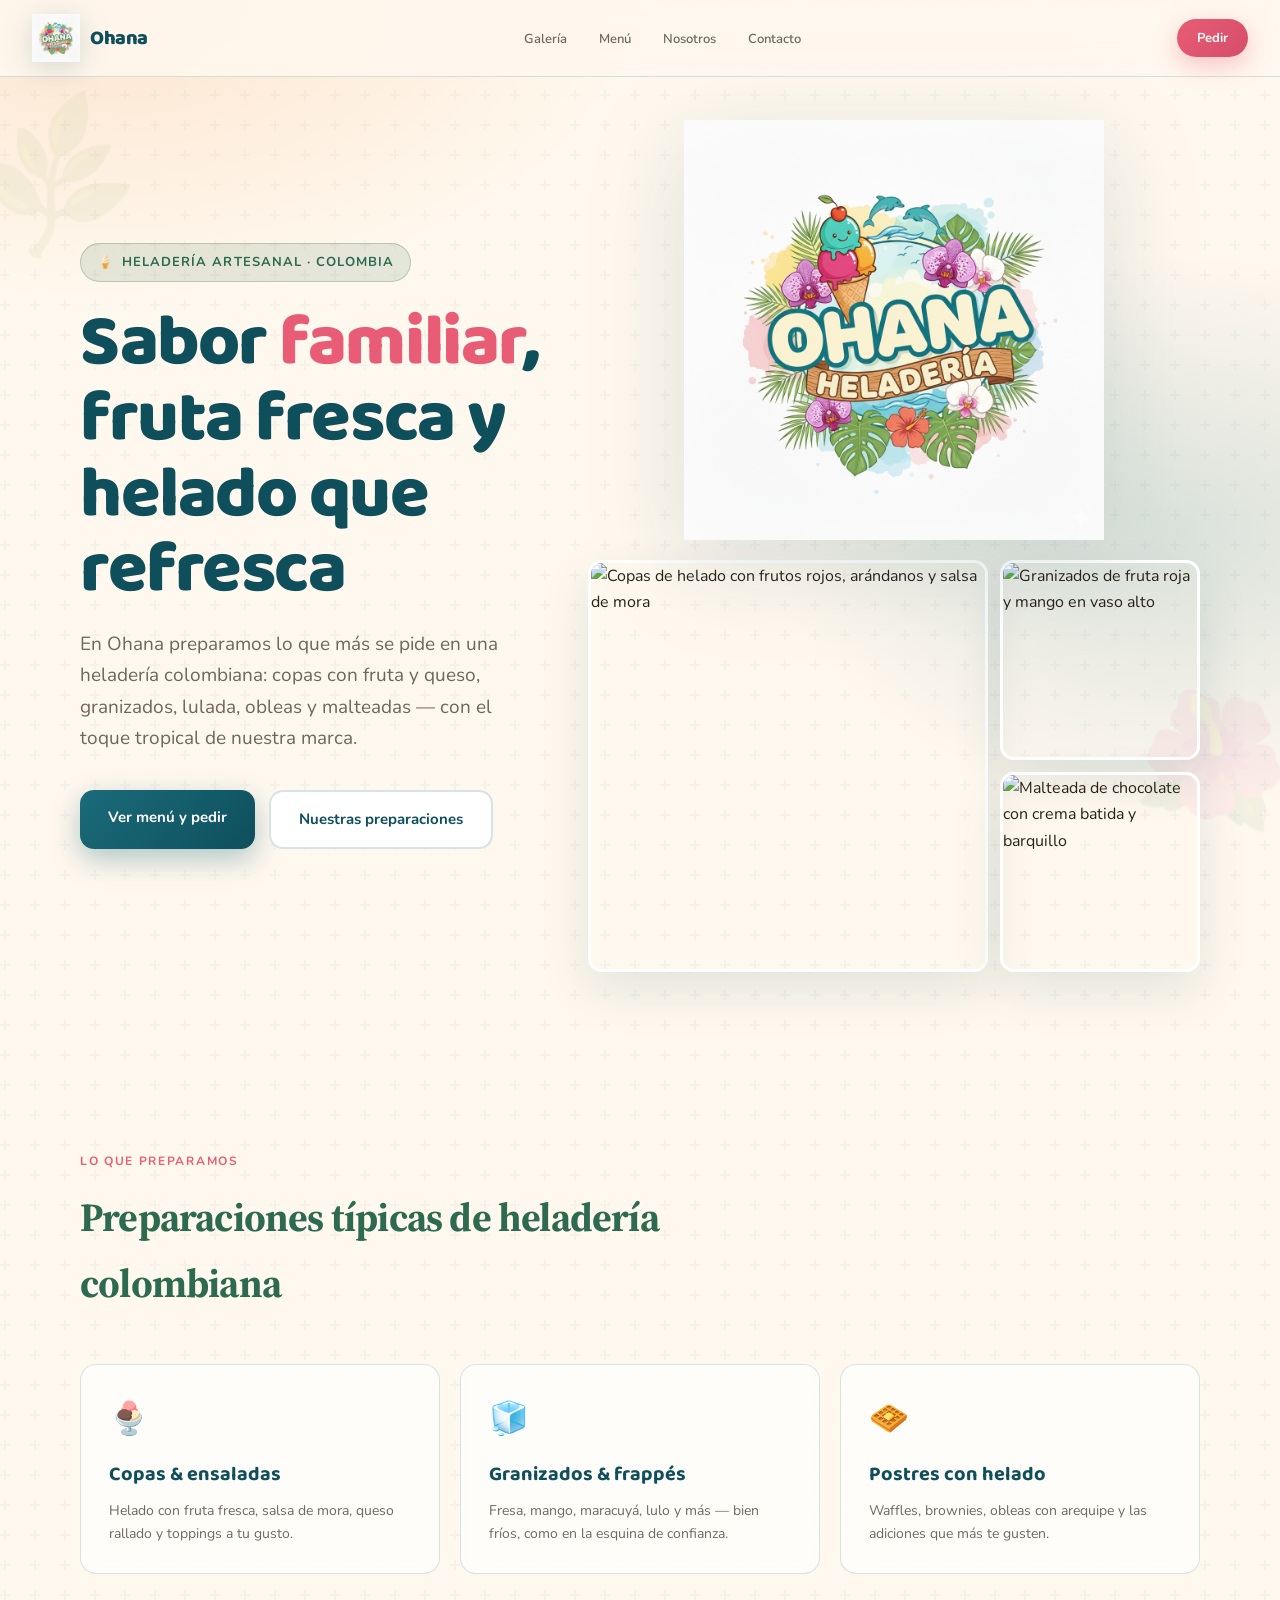
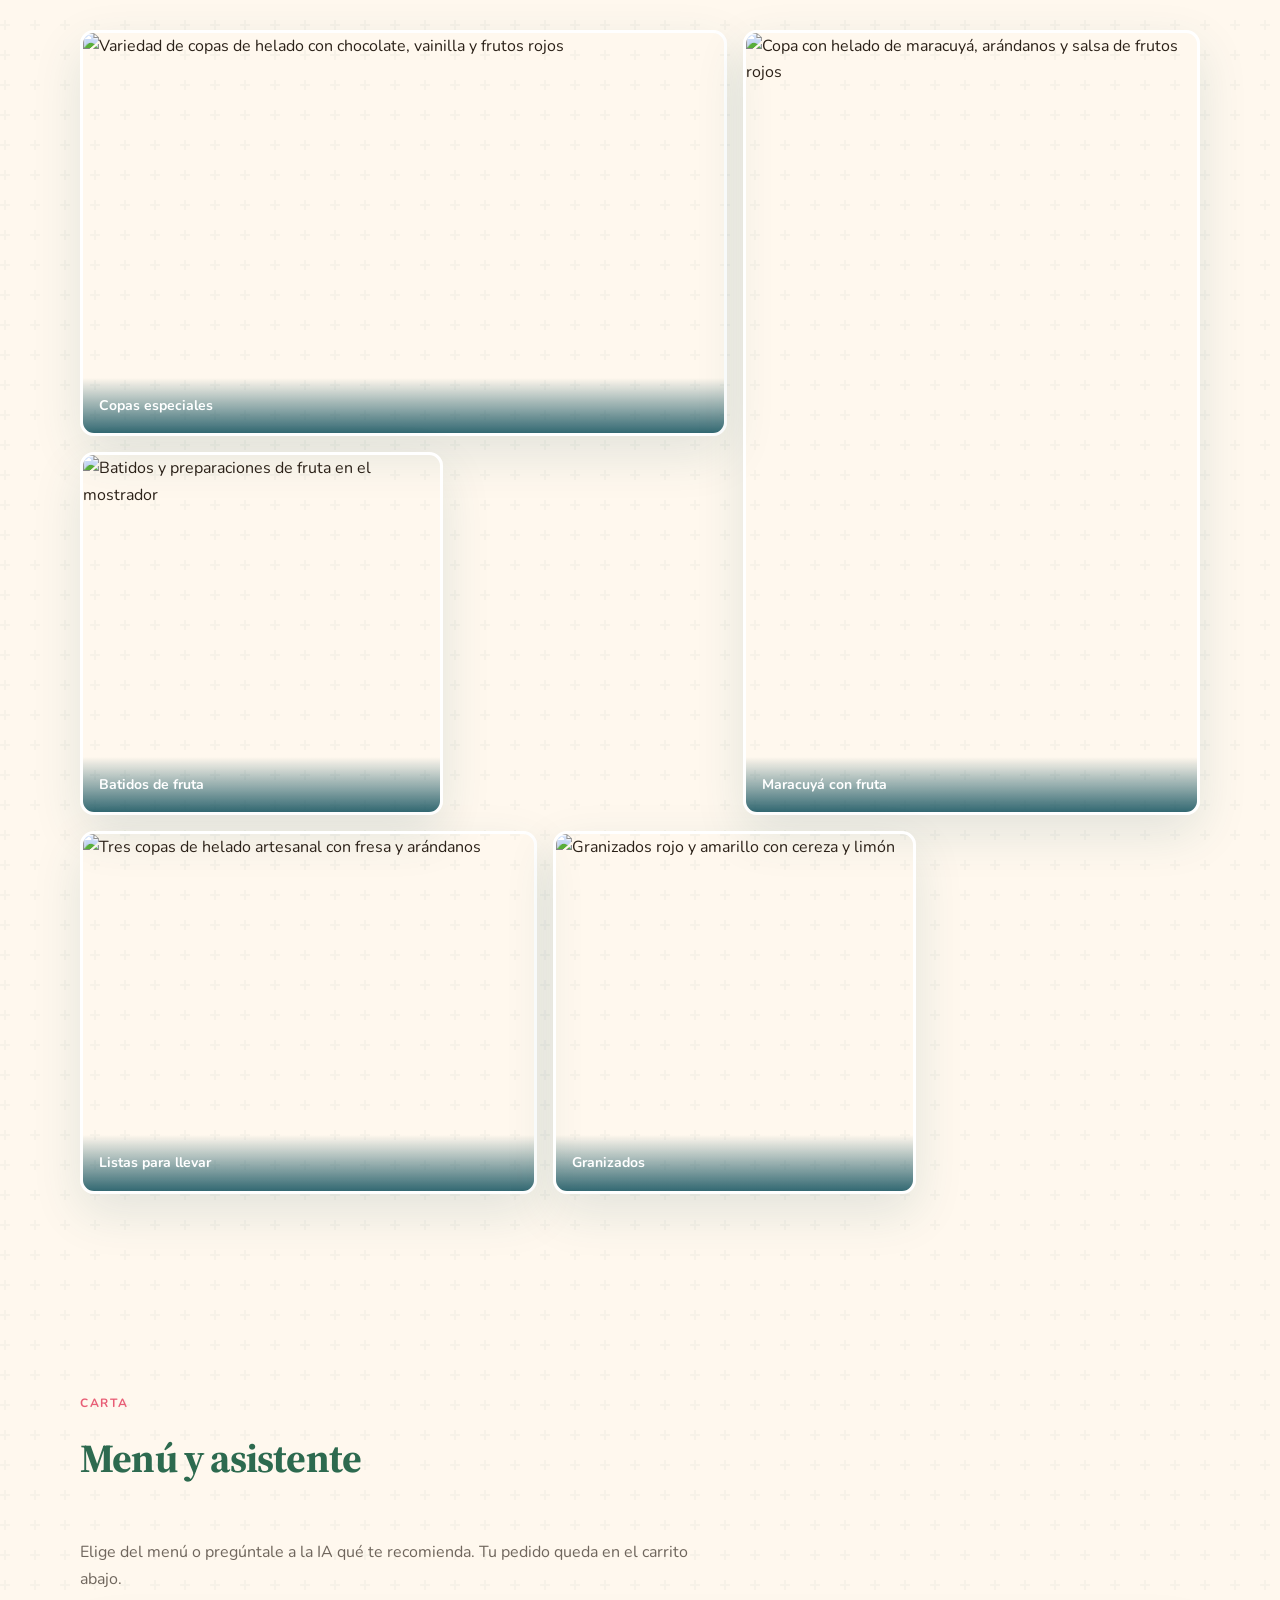
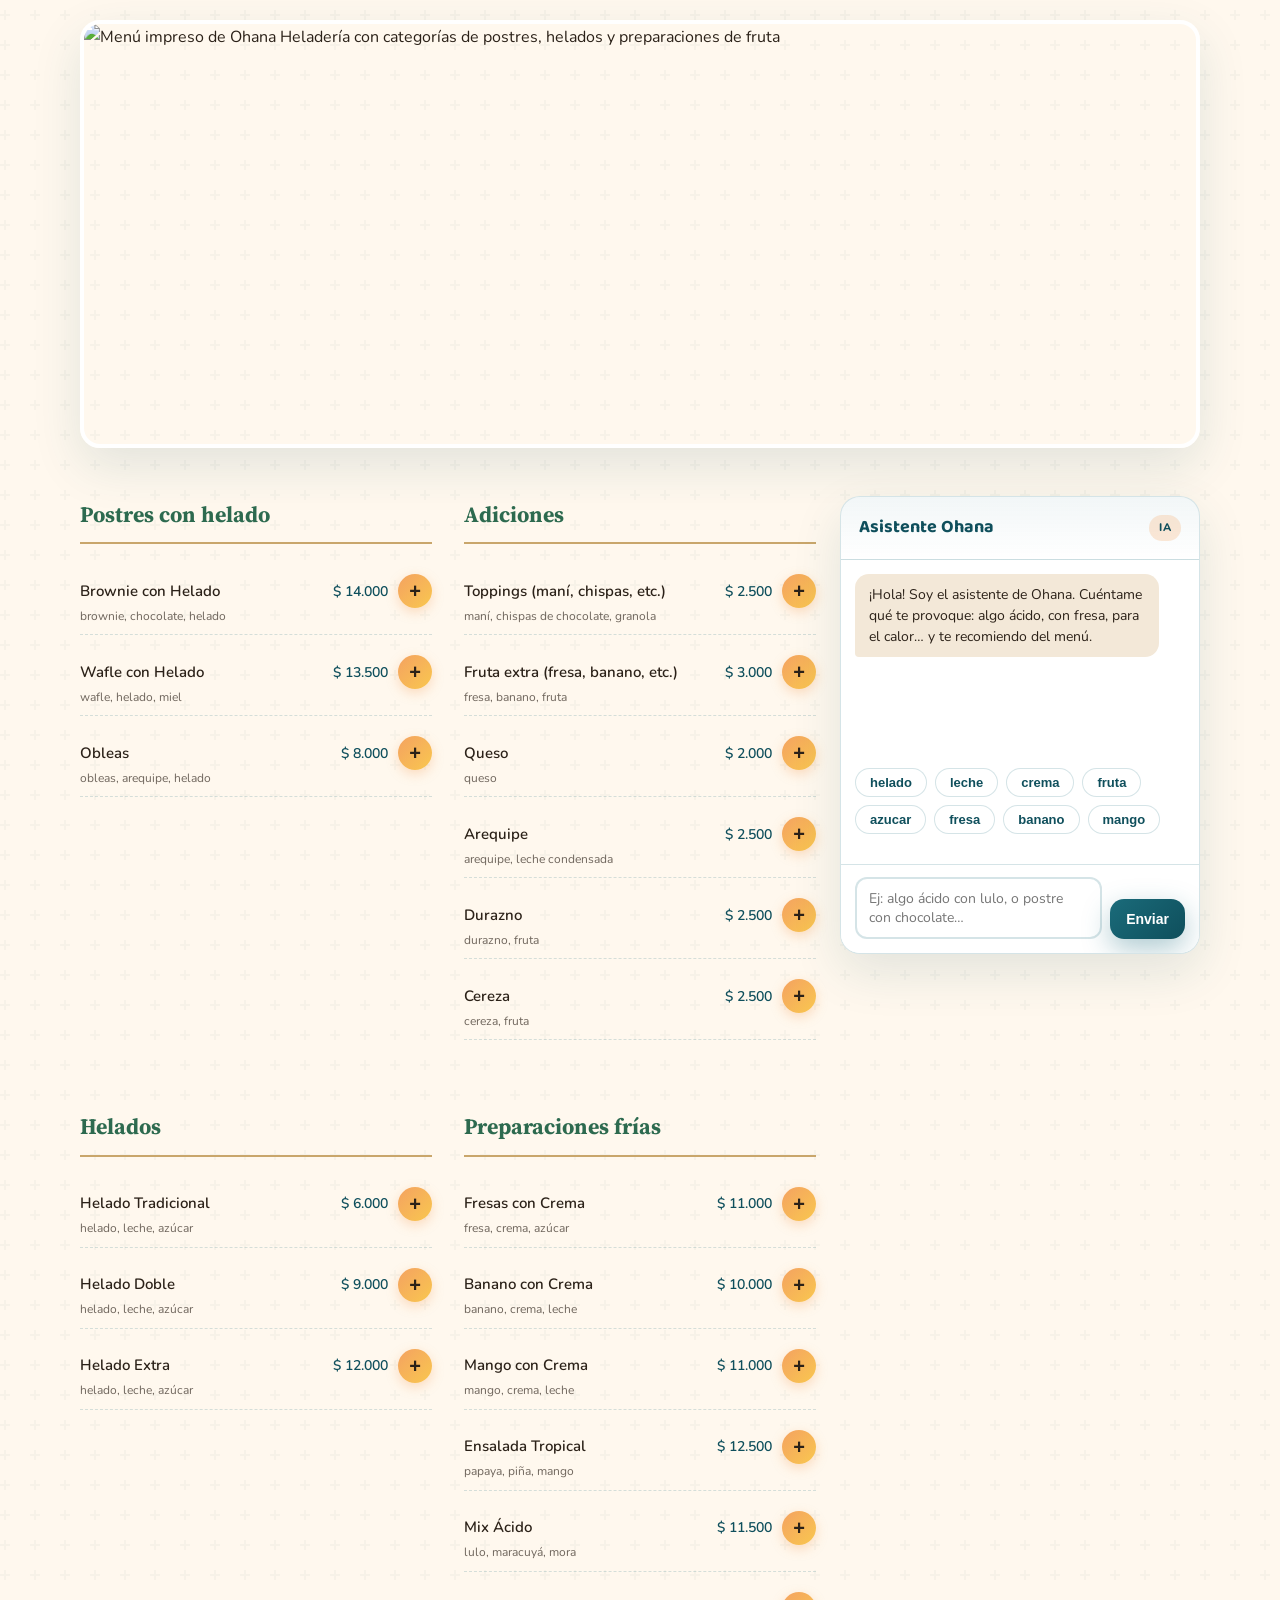
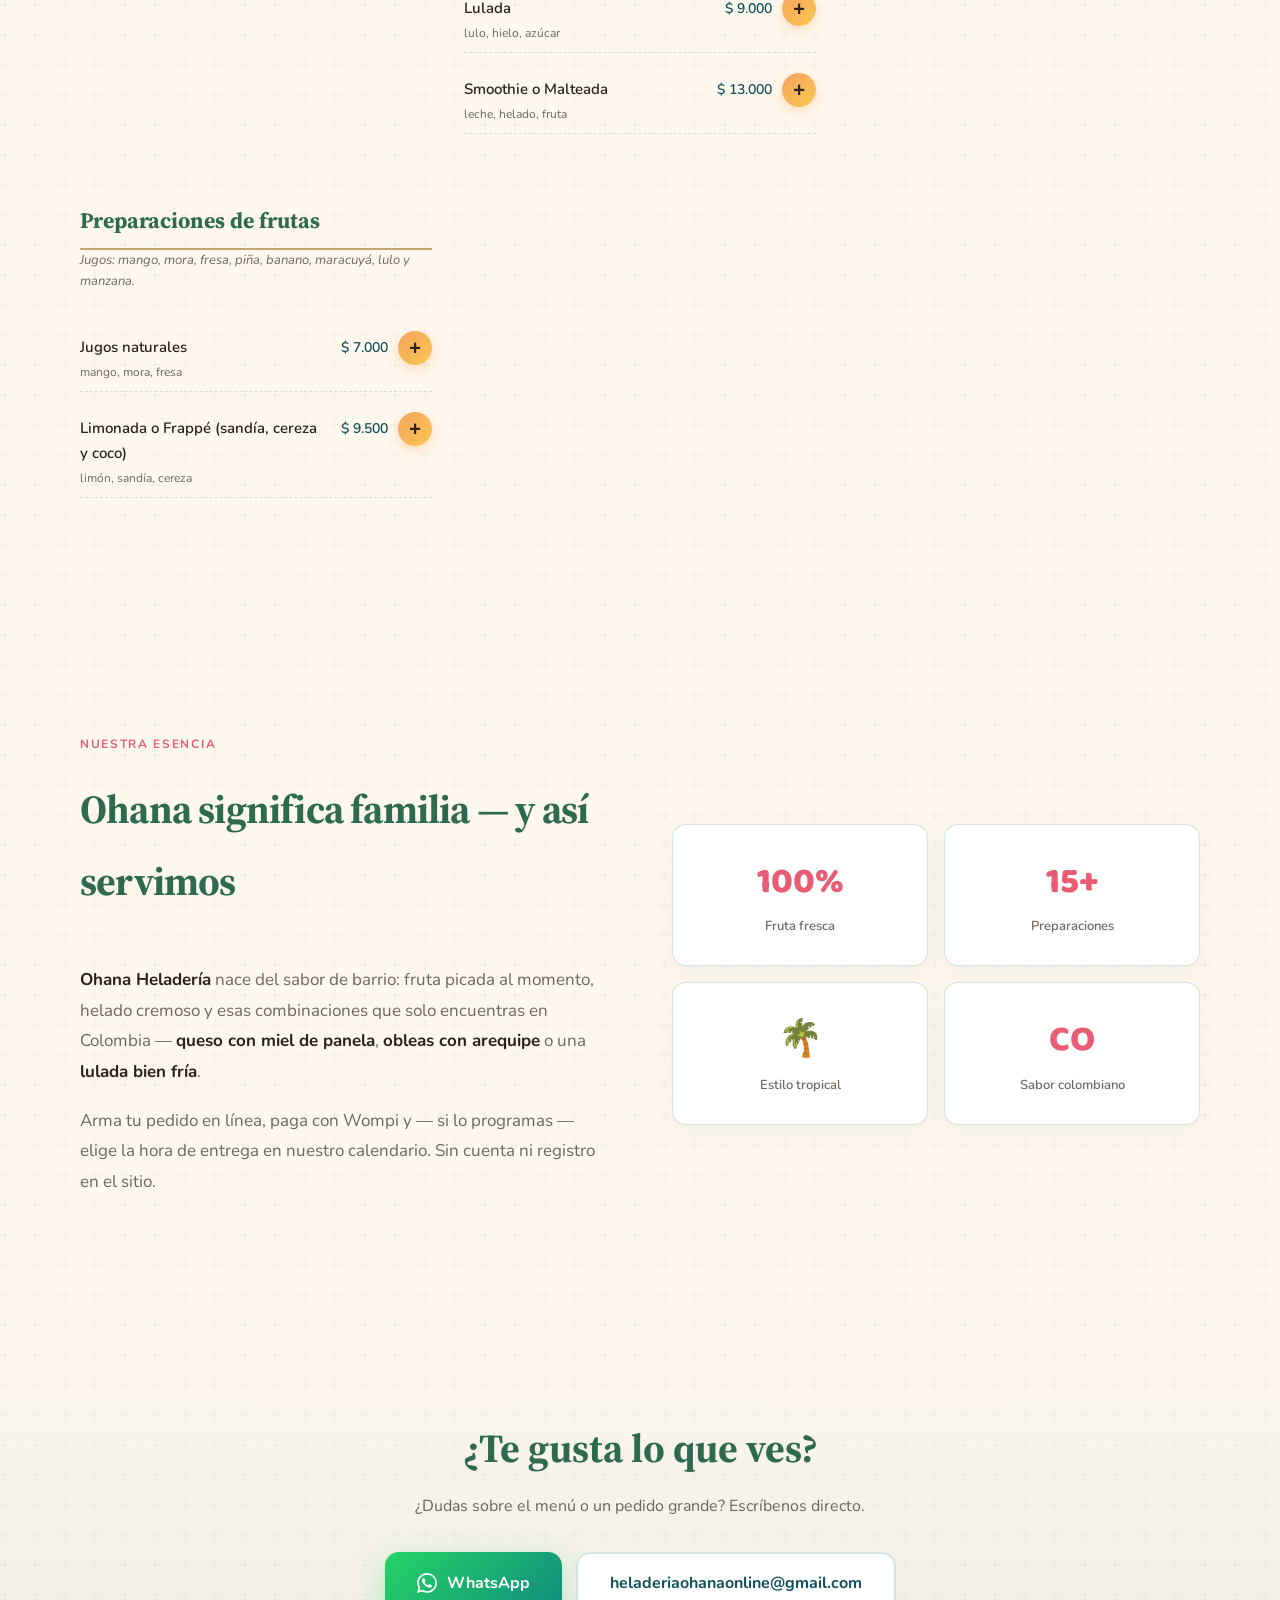
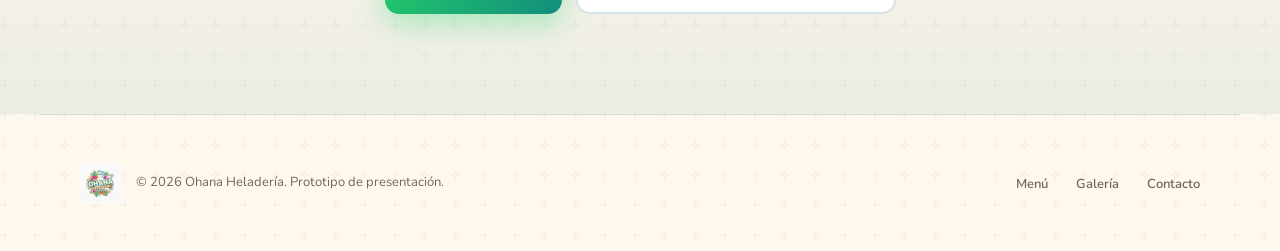
==== index.html @ acb22e6f "Reorganize layout and add Gemini chat assistant" ====
<!DOCTYPE html>
<html lang="es">
<head>
  <meta charset="UTF-8">
  <meta name="viewport" content="width=device-width, initial-scale=1.0">
  <title>Ohana Heladería — Helados, frutas y postres colombianos</title>
  <meta name="description" content="Ohana Heladería: helados artesanales, copas con fruta, granizados, lulada, obleas y postres típicos colombianos. Sabor tropical, recetas de familia.">
  <link rel="canonical" href="https://ohana.rekov.co/">
  <link rel="icon" href="./logo.png" type="image/png">
  <link rel="apple-touch-icon" href="./logo.png">

  <meta name="robots" content="index,follow,max-snippet:-1,max-image-preview:large,max-video-preview:-1">
  <meta name="theme-color" content="#1a6b7a">
  <meta name="keywords" content="heladería colombiana, helados artesanales, copa de helado, granizados, lulada, obleas, fresas con crema, salpicón, frutería">

  <meta property="og:type" content="website">
  <meta property="og:site_name" content="Ohana Heladería">
  <meta property="og:title" content="Ohana Heladería — Helados y postres colombianos">
  <meta property="og:description" content="Helados, copas con fruta, granizados y preparaciones frías con sabor tropical. Prototipo de menú para presentación.">
  <meta property="og:url" content="https://ohana.rekov.co/">
  <meta property="og:image" content="https://ohana.rekov.co/logo.png">
  <meta property="og:locale" content="es_CO">

  <meta name="twitter:card" content="summary_large_image">
  <meta name="twitter:title" content="Ohana Heladería — Helados colombianos">
  <meta name="twitter:description" content="Copas de helado, granizados, lulada, obleas y postres con fruta fresca.">
  <meta name="twitter:image" content="https://ohana.rekov.co/logo.png">

  <link rel="stylesheet" href="./style.css">

  <script type="application/ld+json">
    {
      "@context": "https://schema.org",
      "@type": "IceCreamShop",
      "name": "Ohana Heladería",
      "description": "Heladería colombiana con helados artesanales, copas con fruta, granizados y preparaciones frías.",
      "url": "https://ohana.rekov.co/",
      "image": "https://ohana.rekov.co/logo.png",
      "servesCuisine": "Colombian",
      "priceRange": "$$",
      "address": {
        "@type": "PostalAddress",
        "addressCountry": "CO"
      },
      "hasMenu": {
        "@type": "Menu",
        "name": "Menú Ohana",
        "hasMenuSection": [
          {
            "@type": "MenuSection",
            "name": "Helados",
            "hasMenuItem": [
              { "@type": "MenuItem", "name": "Helado Tradicional" },
              { "@type": "MenuItem", "name": "Helado Doble" },
              { "@type": "MenuItem", "name": "Helado Extra" }
            ]
          },
          {
            "@type": "MenuSection",
            "name": "Postres con helado",
            "hasMenuItem": [
              { "@type": "MenuItem", "name": "Brownie con Helado" },
              { "@type": "MenuItem", "name": "Wafle con Helado" },
              { "@type": "MenuItem", "name": "Obleas" }
            ]
          },
          {
            "@type": "MenuSection",
            "name": "Preparaciones frías",
            "hasMenuItem": [
              { "@type": "MenuItem", "name": "Fresas con Crema" },
              { "@type": "MenuItem", "name": "Lulada" },
              { "@type": "MenuItem", "name": "Ensalada Tropical" }
            ]
          }
        ]
      }
    }
  </script>
</head>
<body>

  <div class="leaf-deco leaf-deco--tl" aria-hidden="true">🌿</div>
  <div class="leaf-deco leaf-deco--br" aria-hidden="true">🌺</div>

  <nav aria-label="Navegación principal">
    <a href="#" class="logo">
      <img class="logo-mark" src="./logo.png" alt="Logo Ohana Heladería tropical con cono de helado">
      Ohana
    </a>
    <ul class="nav-links">
      <li><a href="#galeria">Galería</a></li>
      <li><a href="#menu">Menú</a></li>
      <li><a href="#nosotros">Nosotros</a></li>
      <li><a href="#contacto">Contacto</a></li>
    </ul>
    <button type="button" class="nav-cta" data-open-cart>Pedir</button>
  </nav>

  <main>
    <section class="hero" aria-labelledby="hero-title">
      <div class="hero-content">
        <p class="hero-badge">
          <span aria-hidden="true">🍦</span>
          Heladería artesanal · Colombia
        </p>
        <h1 id="hero-title">Sabor <span>familiar</span>, fruta fresca y helado que refresca</h1>
        <p class="hero-sub">
          En Ohana preparamos lo que más se pide en una heladería colombiana:
          copas con fruta y queso, granizados, lulada, obleas y malteadas —
          con el toque tropical de nuestra marca.
        </p>
        <div class="hero-actions">
          <a href="#menu" class="btn-primary">Ver menú y pedir</a>
          <a href="#galeria" class="btn-outline">Nuestras preparaciones</a>
        </div>
      </div>

      <div class="hero-visual">
        <img class="hero-logo" src="./logo.png" width="420" height="420" alt="Ohana Heladería — logo con cono de helado, flores tropicales y delfines">
        <div class="hero-collage">
          <img src="./assets/copas-helado.png" width="400" height="400" alt="Copas de helado con frutos rojos, arándanos y salsa de mora" loading="eager">
          <img src="./assets/granizados.png" width="200" height="200" alt="Granizados de fruta roja y mango en vaso alto" loading="lazy">
          <img src="./assets/malteada-chocolate.png" width="200" height="200" alt="Malteada de chocolate con crema batida y barquillo" loading="lazy">
        </div>
      </div>
    </section>

    <section class="section-wrap" id="galeria" aria-labelledby="galeria-title">
      <p class="section-label">Lo que preparamos</p>
      <h2 class="section-title" id="galeria-title">Preparaciones típicas de heladería colombiana</h2>

      <div class="highlights">
        <article class="highlight-card">
          <div class="highlight-emoji" aria-hidden="true">🍨</div>
          <h3>Copas &amp; ensaladas</h3>
          <p>Helado con fruta fresca, salsa de mora, queso rallado y toppings a tu gusto.</p>
        </article>
        <article class="highlight-card">
          <div class="highlight-emoji" aria-hidden="true">🧊</div>
          <h3>Granizados &amp; frappés</h3>
          <p>Fresa, mango, maracuyá, lulo y más — bien fríos, como en la esquina de confianza.</p>
        </article>
        <article class="highlight-card">
          <div class="highlight-emoji" aria-hidden="true">🧇</div>
          <h3>Postres con helado</h3>
          <p>Waffles, brownies, obleas con arequipe y las adiciones que más te gusten.</p>
        </article>
      </div>

      <div class="gallery-grid">
        <figure class="gallery-item gallery-item--wide">
          <img src="./assets/copas-variedad.png" width="800" height="500" alt="Variedad de copas de helado con chocolate, vainilla y frutos rojos" loading="lazy">
          <figcaption class="gallery-caption">Copas especiales</figcaption>
        </figure>
        <figure class="gallery-item gallery-item--tall">
          <img src="./assets/copa-maracuya.png" width="500" height="700" alt="Copa con helado de maracuyá, arándanos y salsa de frutos rojos" loading="lazy">
          <figcaption class="gallery-caption">Maracuyá con fruta</figcaption>
        </figure>
        <figure class="gallery-item gallery-item--sq">
          <img src="./assets/batidos.png" width="400" height="400" alt="Batidos y preparaciones de fruta en el mostrador" loading="lazy">
          <figcaption class="gallery-caption">Batidos de fruta</figcaption>
        </figure>
        <figure class="gallery-item gallery-item--med">
          <img src="./assets/copas-tres.png" width="600" height="400" alt="Tres copas de helado artesanal con fresa y arándanos" loading="lazy">
          <figcaption class="gallery-caption">Listas para llevar</figcaption>
        </figure>
        <figure class="gallery-item gallery-item--sq">
          <img src="./assets/granizados.png" width="400" height="400" alt="Granizados rojo y amarillo con cereza y limón" loading="lazy">
          <figcaption class="gallery-caption">Granizados</figcaption>
        </figure>
      </div>
    </section>

    <section class="section-wrap menu-section" id="menu" aria-labelledby="menu-title">
      <p class="section-label">Carta</p>
      <h2 class="section-title" id="menu-title">Menú y asistente</h2>
      <p class="section-intro">Elige del menú o pregúntale a la IA qué te recomienda. Tu pedido queda en el carrito abajo.</p>

      <figure class="menu-banner">
        <img src="./assets/menu-ref.png" width="1200" height="600" alt="Menú impreso de Ohana Heladería con categorías de postres, helados y preparaciones de fruta" loading="lazy">
      </figure>

      <div class="menu-shop">
        <div id="menu-root" class="menu-grid" aria-live="polite"></div>

        <aside class="chat-panel" aria-labelledby="chat-title">
          <div class="chat-panel-head">
            <h3 id="chat-title">Asistente Ohana</h3>
            <span class="chat-badge">IA</span>
          </div>
          <div id="chat-log" class="chat-log" aria-live="polite"></div>
          <div id="chat-suggestions" class="chat-suggestions"></div>
          <div id="chat-chips" class="ingredient-chips chat-chips"></div>
          <div class="chat-compose">
            <textarea id="chat-input" class="chat-input" rows="2" placeholder="Ej: algo ácido con lulo, o postre con chocolate…" autocomplete="off"></textarea>
            <button type="button" id="chat-send" class="btn-primary">Enviar</button>
          </div>
        </aside>
      </div>
    </section>

    <section class="section-wrap about" id="nosotros" aria-labelledby="nosotros-title">
      <div class="about-text">
        <p class="section-label">Nuestra esencia</p>
        <h2 class="section-title" id="nosotros-title">Ohana significa familia — y así servimos</h2>
        <p>
          <strong>Ohana Heladería</strong> nace del sabor de barrio: fruta picada al momento,
          helado cremoso y esas combinaciones que solo encuentras en Colombia —
          <strong>queso con miel de panela</strong>, <strong>obleas con arequipe</strong>
          o una <strong>lulada bien fría</strong>.
        </p>
        <p>
          Arma tu pedido en línea, paga con Wompi y — si lo programas —
          elige la hora de entrega en nuestro calendario. Sin cuenta ni registro en el sitio.
        </p>
      </div>
      <div class="about-stats">
        <div class="stat">
          <div class="stat-number">100%</div>
          <div class="stat-label">Fruta fresca</div>
        </div>
        <div class="stat">
          <div class="stat-number">15+</div>
          <div class="stat-label">Preparaciones</div>
        </div>
        <div class="stat">
          <div class="stat-number">🌴</div>
          <div class="stat-label">Estilo tropical</div>
        </div>
        <div class="stat">
          <div class="stat-number">CO</div>
          <div class="stat-label">Sabor colombiano</div>
        </div>
      </div>
    </section>

    <section class="contact" id="contacto" aria-labelledby="contacto-title">
      <h2 id="contacto-title">¿Te gusta lo que ves?</h2>
      <p class="contact-sub">
        ¿Dudas sobre el menú o un pedido grande? Escríbenos directo.
      </p>
      <div class="contact-actions">
        <a href="https://wa.me/529842780118?text=Hola%20Ohana%2C%20quiero%20conocer%20más%20sobre%20la%20heladería" class="contact-link" target="_blank" rel="noopener noreferrer">
          <svg width="20" height="20" viewBox="0 0 24 24" fill="currentColor" aria-hidden="true"><path d="M17.472 14.382c-.297-.149-1.758-.867-2.03-.967-.273-.099-.471-.148-.67.15-.197.297-.767.966-.94 1.164-.173.199-.347.223-.644.075-.297-.15-1.255-.463-2.39-1.475-.883-.788-1.48-1.761-1.653-2.059-.173-.297-.018-.458.13-.606.134-.133.298-.347.446-.52.149-.174.198-.298.298-.497.099-.198.05-.371-.025-.52-.075-.149-.669-1.612-.916-2.207-.242-.579-.487-.5-.669-.51-.173-.008-.371-.01-.57-.01-.198 0-.52.074-.792.372-.272.297-1.04 1.016-1.04 2.479 0 1.462 1.065 2.875 1.213 3.074.149.198 2.096 3.2 5.077 4.487.709.306 1.262.489 1.694.625.712.227 1.36.195 1.871.118.571-.085 1.758-.719 2.006-1.413.248-.694.248-1.289.173-1.413-.074-.124-.272-.198-.57-.347m-5.421 7.403h-.004a9.87 9.87 0 01-5.031-1.378l-.361-.214-3.741.982.998-3.648-.235-.374a9.86 9.86 0 01-1.51-5.26c.001-5.45 4.436-9.884 9.888-9.884 2.64 0 5.122 1.03 6.988 2.898a9.825 9.825 0 012.893 6.994c-.003 5.45-4.435 9.884-9.885 9.884m8.413-18.297A11.815 11.815 0 0012.05 0C5.495 0 .16 5.335.157 11.892c0 2.096.547 4.142 1.588 5.945L.057 24l6.305-1.654a11.882 11.882 0 005.683 1.448h.005c6.554 0 11.89-5.335 11.893-11.893a11.821 11.821 0 00-3.48-8.413z"/></svg>
          WhatsApp
        </a>
        <a href="mailto:heladeriaohanaonline@gmail.com" class="contact-link contact-link--secondary">
          heladeriaohanaonline@gmail.com
        </a>
      </div>
    </section>
  </main>

  <footer>
    <div class="footer-left">
      <img class="footer-mark" src="./logo.png" alt="">
      <span class="footer-copy">© 2026 Ohana Heladería. Prototipo de presentación.</span>
    </div>
    <ul class="footer-links">
      <li><a href="#menu">Menú</a></li>
      <li><a href="#galeria">Galería</a></li>
      <li><a href="#contacto">Contacto</a></li>
    </ul>
  </footer>

  <div id="cart-bar" class="cart-bar" hidden>
    <button type="button" class="cart-bar-btn" data-open-cart>
      <span class="cart-bar-label">Tu pedido</span>
      <span class="cart-bar-meta"><span id="cart-count-bar">0</span> · <strong id="cart-total-bar">$0</strong></span>
    </button>
  </div>

  <div id="cart-drawer" class="cart-drawer" hidden aria-hidden="true">
    <div id="cart-backdrop" class="cart-backdrop" data-close-cart></div>
    <div class="cart-sheet" role="dialog" aria-labelledby="cart-drawer-title">
      <div class="cart-sheet-head">
        <h2 id="cart-drawer-title">Tu pedido <span id="cart-count" class="cart-badge">0</span></h2>
        <button type="button" class="cart-close" data-close-cart aria-label="Cerrar">×</button>
      </div>
      <p id="cart-empty" class="cart-empty">Agrega productos del menú o pide recomendación al asistente.</p>
      <ul id="cart-lines" class="cart-lines"></ul>
      <div class="cart-footer">
        <div class="cart-total-row">
          <span>Total</span>
          <strong id="cart-total">$0</strong>
        </div>
        <fieldset class="delivery-mode">
          <legend>¿Cuándo lo quieres?</legend>
          <label class="radio-card">
            <input type="radio" name="delivery-mode" value="now" checked>
            <span>Para llevar ya</span>
          </label>
          <label class="radio-card">
            <input type="radio" name="delivery-mode" value="scheduled">
            <span>Programar entrega (después de pagar)</span>
          </label>
        </fieldset>
        <button type="button" id="btn-pay" class="btn-primary btn-block" disabled>Pagar con Wompi</button>
        <button type="button" id="btn-whatsapp-cart" class="btn-outline btn-block">Consultar por WhatsApp</button>
        <button type="button" id="btn-clear-cart" class="btn-text btn-block">Vaciar carrito</button>
        <p class="order-note">Sin registro. Wompi procesa el pago de forma segura.</p>
      </div>
    </div>
  </div>

  <iframe name="api-frame" id="api-frame" class="api-frame" title="API Ohana" tabindex="-1"></iframe>
  <form id="api-form" method="POST" target="api-frame" hidden>
    <input type="hidden" name="action" id="api-action" value="">
    <input type="hidden" name="message" id="api-message" value="">
    <input type="hidden" name="items" id="api-items" value="">
    <input type="hidden" name="mode" id="api-mode" value="">
  </form>

  <script src="./js/config.js"></script>
  <script src="./js/cart.js"></script>
  <script src="./js/assistant.js"></script>
  <script src="./js/chat.js"></script>
  <script src="./js/app.js"></script>
</body>
</html>
---- style.css ----
@import url('https://fonts.googleapis.com/css2?family=Baloo+2:wght@600;700;800&family=Source+Serif+4:ital,wght@0,500;0,600;0,700;1,500&family=Nunito:wght@400;500;600;700&display=swap');

:root {
  --cream: #fff8ee;
  --cream-dark: #f3e8d8;
  --teal: #1a6b7a;
  --teal-deep: #0f4f5c;
  --coral: #e85d75;
  --mango: #f4a261;
  --hibiscus: #c1121f;
  --leaf: #2d6a4f;
  --leaf-light: #52b788;
  --wood: #8b5a2b;
  --wood-light: #c9a66b;
  --ink: #2b2118;
  --muted: rgba(43, 33, 24, 0.68);
  --border: rgba(26, 107, 122, 0.18);
  --panel: rgba(255, 255, 255, 0.72);
  --shadow: 0 18px 50px rgba(15, 79, 92, 0.12);
  --font-display: 'Baloo 2', system-ui, sans-serif;
  --font-serif: 'Source Serif 4', Georgia, serif;
  --font-body: 'Nunito', system-ui, sans-serif;
  --text-display: clamp(42px, 7vw, 72px);
  --text-heading: clamp(28px, 4vw, 40px);
  --text-body: 16px;
  --text-small: 13px;
  --spacing-section: 100px;
  --radius-lg: 14px;
  --radius-pill: 999px;
}

* {
  margin: 0;
  padding: 0;
  box-sizing: border-box;
}

::selection {
  background: rgba(244, 162, 97, 0.45);
  color: var(--ink);
}

html {
  scroll-behavior: smooth;
}

body {
  font-family: var(--font-body);
  background: var(--cream);
  color: var(--ink);
  line-height: 1.65;
  overflow-x: hidden;
  background-image:
    radial-gradient(900px 500px at 8% 0%, rgba(244, 162, 97, 0.22) 0%, transparent 60%),
    radial-gradient(700px 480px at 92% 8%, rgba(26, 107, 122, 0.16) 0%, transparent 58%),
    url("data:image/svg+xml,%3Csvg width='60' height='60' viewBox='0 0 60 60' xmlns='http://www.w3.org/2000/svg'%3E%3Cg fill='none' fill-rule='evenodd'%3E%3Cg fill='%232d6a4f' fill-opacity='0.04'%3E%3Cpath d='M36 34v-4h-2v4h-4v2h4v4h2v-4h4v-2h-4zm0-30V0h-2v4h-4v2h4v4h2V6h4V4h-4zM6 34v-4H4v4H0v2h4v4h2v-4h4v-2H6zM6 4V0H4v4H0v2h4v4h2V6h4V4H6z'/%3E%3C/g%3E%3C/g%3E%3C/svg%3E");
}

a {
  color: inherit;
  text-decoration: none;
}

img {
  max-width: 100%;
  height: auto;
  display: block;
}

/* NAV */
nav {
  position: fixed;
  top: 0;
  left: 0;
  right: 0;
  z-index: 100;
  padding: 14px 32px;
  display: flex;
  justify-content: space-between;
  align-items: center;
  background: rgba(255, 248, 238, 0.88);
  backdrop-filter: blur(14px);
  border-bottom: 1px solid var(--border);
}

.logo {
  display: flex;
  align-items: center;
  gap: 10px;
  font-family: var(--font-display);
  font-weight: 800;
  font-size: 20px;
  color: var(--teal-deep);
  letter-spacing: -0.02em;
}

.logo-mark {
  width: 48px;
  height: 48px;
  object-fit: contain;
  filter: drop-shadow(0 6px 14px rgba(15, 79, 92, 0.18));
}

.nav-links {
  display: flex;
  gap: 32px;
  list-style: none;
  align-items: center;
}

.nav-links a {
  font-size: var(--text-small);
  font-weight: 600;
  color: var(--muted);
  transition: color 0.2s;
}

.nav-links a:hover {
  color: var(--teal-deep);
}

.nav-cta {
  font-size: var(--text-small);
  font-weight: 700;
  padding: 10px 20px;
  background: linear-gradient(135deg, var(--coral) 0%, #d44d6a 100%);
  color: #fff;
  border: none;
  border-radius: var(--radius-pill);
  box-shadow: 0 8px 24px rgba(232, 93, 117, 0.35);
  transition: transform 0.2s, box-shadow 0.2s;
  cursor: pointer;
  font-family: inherit;
}

.nav-cta:hover {
  transform: translateY(-2px);
  box-shadow: 0 12px 28px rgba(232, 93, 117, 0.42);
}

/* HERO */
.hero {
  min-height: 100vh;
  display: grid;
  grid-template-columns: 1fr 1fr;
  gap: 48px;
  align-items: center;
  padding: 120px 40px 80px;
  max-width: 1200px;
  margin: 0 auto;
}

.hero-content {
  position: relative;
  z-index: 1;
}

.hero-badge {
  display: inline-flex;
  align-items: center;
  gap: 8px;
  padding: 8px 16px;
  background: rgba(45, 106, 79, 0.12);
  border: 1px solid rgba(45, 106, 79, 0.25);
  border-radius: var(--radius-pill);
  font-size: var(--text-small);
  font-weight: 700;
  color: var(--leaf);
  margin-bottom: 24px;
  text-transform: uppercase;
  letter-spacing: 0.08em;
}

.hero h1 {
  font-family: var(--font-display);
  font-size: var(--text-display);
  font-weight: 800;
  line-height: 1.05;
  color: var(--teal-deep);
  margin-bottom: 20px;
  letter-spacing: -0.02em;
}

.hero h1 span {
  color: var(--coral);
}

.hero-sub {
  font-size: clamp(16px, 2vw, 19px);
  color: var(--muted);
  max-width: 480px;
  margin-bottom: 36px;
}

.hero-actions {
  display: flex;
  gap: 14px;
  flex-wrap: wrap;
}

.btn-primary {
  padding: 15px 28px;
  background: linear-gradient(135deg, var(--teal) 0%, var(--teal-deep) 100%);
  color: #fff;
  border-radius: var(--radius-lg);
  font-weight: 700;
  font-size: 15px;
  border: none;
  cursor: pointer;
  box-shadow: 0 10px 28px rgba(26, 107, 122, 0.35);
  transition: transform 0.2s;
}

.btn-primary:hover {
  transform: translateY(-2px);
}

.btn-outline {
  padding: 15px 28px;
  background: #fff;
  color: var(--teal-deep);
  border: 2px solid var(--border);
  border-radius: var(--radius-lg);
  font-weight: 700;
  font-size: 15px;
  transition: border-color 0.2s, background 0.2s;
}

.btn-outline:hover {
  border-color: var(--teal);
  background: rgba(255, 255, 255, 0.9);
}

.hero-visual {
  position: relative;
}

.hero-logo {
  width: min(100%, 420px);
  margin: 0 auto;
  filter: drop-shadow(0 24px 48px rgba(15, 79, 92, 0.15));
  animation: float-soft 4s ease-in-out infinite;
}

.hero-collage {
  display: grid;
  grid-template-columns: 1fr 1fr;
  gap: 12px;
  margin-top: 20px;
}

.hero-collage img {
  border-radius: var(--radius-lg);
  aspect-ratio: 1;
  object-fit: cover;
  box-shadow: var(--shadow);
  border: 3px solid #fff;
}

.hero-collage img:first-child {
  grid-row: span 2;
  aspect-ratio: auto;
}

@keyframes float-soft {
  0%, 100% { transform: translateY(0); }
  50% { transform: translateY(-10px); }
}

/* SECTIONS */
.section-wrap {
  padding: var(--spacing-section) 40px;
  max-width: 1200px;
  margin: 0 auto;
}

.section-label {
  font-size: 12px;
  text-transform: uppercase;
  letter-spacing: 0.14em;
  font-weight: 700;
  color: var(--coral);
  margin-bottom: 12px;
}

.section-title {
  font-family: var(--font-serif);
  font-size: var(--text-heading);
  font-weight: 700;
  color: var(--leaf);
  letter-spacing: -0.02em;
  margin-bottom: 48px;
  max-width: 640px;
}

/* GALLERY */
.gallery-grid {
  display: grid;
  grid-template-columns: repeat(12, 1fr);
  gap: 16px;
}

.gallery-item {
  border-radius: var(--radius-lg);
  overflow: hidden;
  position: relative;
  box-shadow: var(--shadow);
  border: 3px solid #fff;
}

.gallery-item img {
  width: 100%;
  height: 100%;
  object-fit: cover;
  min-height: 200px;
  transition: transform 0.5s ease;
}

.gallery-item:hover img {
  transform: scale(1.05);
}

.gallery-item--wide { grid-column: span 7; }
.gallery-item--tall { grid-column: span 5; grid-row: span 2; }
.gallery-item--sq { grid-column: span 4; }
.gallery-item--med { grid-column: span 5; }

.gallery-caption {
  position: absolute;
  left: 0;
  right: 0;
  bottom: 0;
  padding: 16px;
  background: linear-gradient(transparent, rgba(15, 79, 92, 0.85));
  color: #fff;
  font-weight: 700;
  font-size: 14px;
}

/* MENU */
.menu-grid {
  display: grid;
  grid-template-columns: repeat(2, 1fr);
  gap: 32px;
}

.menu-column h3 {
  font-family: var(--font-serif);
  font-size: 22px;
  color: var(--leaf);
  margin-bottom: 20px;
  padding-bottom: 10px;
  border-bottom: 2px solid var(--wood-light);
}

.menu-list {
  list-style: none;
  display: flex;
  flex-direction: column;
  gap: 10px;
  margin-bottom: 36px;
}

.menu-list li {
  display: flex;
  justify-content: space-between;
  align-items: baseline;
  gap: 16px;
  font-size: 15px;
}

.menu-list li span:first-child {
  font-weight: 600;
}

.menu-list li .price {
  flex-shrink: 0;
  min-width: 72px;
  height: 10px;
  border-radius: 4px;
  background: linear-gradient(90deg, var(--mango), #f9c74f);
  opacity: 0.85;
}

.menu-item {
  display: flex;
  justify-content: space-between;
  align-items: flex-start;
  gap: 12px;
  padding: 10px 0;
  border-bottom: 1px dashed var(--border);
}

.menu-item-info {
  display: flex;
  flex-direction: column;
  gap: 4px;
  min-width: 0;
}

.menu-item-name {
  font-weight: 700;
  font-size: 15px;
}

.menu-item-ing {
  font-size: 12px;
  color: var(--muted);
  line-height: 1.4;
}

.menu-item-actions {
  display: flex;
  align-items: center;
  gap: 10px;
  flex-shrink: 0;
}

.menu-item-price {
  font-weight: 700;
  font-size: 14px;
  color: var(--teal-deep);
  white-space: nowrap;
}

.btn-add {
  width: 34px;
  height: 34px;
  border: none;
  border-radius: 50%;
  background: linear-gradient(135deg, var(--mango), #f9c74f);
  color: var(--ink);
  font-size: 20px;
  font-weight: 800;
  line-height: 1;
  cursor: pointer;
  box-shadow: 0 4px 12px rgba(244, 162, 97, 0.35);
  transition: transform 0.15s;
}

.btn-add:hover {
  transform: scale(1.06);
}

.menu-error {
  color: var(--hibiscus);
  font-weight: 600;
}

.section-intro {
  color: var(--muted);
  max-width: 640px;
  margin-bottom: 28px;
}

/* ASSISTANT */
.assistant-panel {
  background: var(--panel);
  border: 1px solid var(--border);
  border-radius: 20px;
  padding: 28px;
  box-shadow: var(--shadow);
}

.assistant-search-row {
  display: flex;
  gap: 12px;
  margin-bottom: 16px;
}

.assistant-input {
  flex: 1;
  padding: 14px 18px;
  border: 2px solid var(--border);
  border-radius: var(--radius-lg);
  font-family: var(--font-body);
  font-size: 16px;
  background: #fff;
}

.assistant-input:focus {
  outline: none;
  border-color: var(--teal);
}

.ingredient-chips {
  display: flex;
  flex-wrap: wrap;
  gap: 8px;
  margin-bottom: 20px;
}

.chip {
  border: 1px solid var(--border);
  background: #fff;
  border-radius: var(--radius-pill);
  padding: 6px 14px;
  font-size: 13px;
  font-weight: 600;
  color: var(--teal-deep);
  cursor: pointer;
  transition: background 0.15s;
}

.chip:hover {
  background: rgba(26, 107, 122, 0.08);
}

.assistant-results {
  display: flex;
  flex-direction: column;
  gap: 12px;
}

.assistant-hint {
  color: var(--muted);
  font-size: 15px;
}

.assistant-card {
  display: flex;
  justify-content: space-between;
  gap: 16px;
  padding: 16px;
  background: #fff;
  border: 1px solid var(--border);
  border-radius: 14px;
}

.assistant-card h4 {
  font-family: var(--font-display);
  color: var(--teal-deep);
  margin-bottom: 6px;
}

.assistant-card p {
  font-size: 14px;
  color: var(--muted);
  margin-bottom: 4px;
}

.assistant-ing {
  font-size: 13px !important;
}

.assistant-card-actions {
  display: flex;
  flex-direction: column;
  align-items: flex-end;
  gap: 10px;
  flex-shrink: 0;
}

.assistant-card-actions .btn-add {
  width: auto;
  height: auto;
  border-radius: var(--radius-pill);
  padding: 8px 16px;
  font-size: 14px;
}

/* ORDER / CART */
.config-warning {
  background: rgba(193, 18, 31, 0.08);
  border: 1px solid rgba(193, 18, 31, 0.2);
  color: var(--hibiscus);
  padding: 14px 18px;
  border-radius: 12px;
  margin-bottom: 24px;
  font-size: 14px;
}

.order-layout {
  max-width: 560px;
}

.cart-panel {
  background: #fff;
  border: 1px solid var(--border);
  border-radius: 20px;
  padding: 24px;
  box-shadow: var(--shadow);
}

.cart-header {
  display: flex;
  justify-content: space-between;
  align-items: center;
  margin-bottom: 16px;
}

.cart-header h3 {
  font-family: var(--font-display);
  font-size: 22px;
  color: var(--teal-deep);
}

.cart-badge {
  display: inline-flex;
  align-items: center;
  justify-content: center;
  min-width: 24px;
  height: 24px;
  padding: 0 8px;
  margin-left: 6px;
  background: var(--coral);
  color: #fff;
  border-radius: var(--radius-pill);
  font-size: 13px;
}

.btn-text {
  border: none;
  background: none;
  color: var(--muted);
  font-size: 13px;
  font-weight: 600;
  cursor: pointer;
  text-decoration: underline;
}

.cart-empty {
  color: var(--muted);
  font-size: 14px;
  margin-bottom: 12px;
}

.cart-lines {
  list-style: none;
  display: flex;
  flex-direction: column;
  gap: 14px;
  margin-bottom: 20px;
}

.cart-line {
  display: flex;
  justify-content: space-between;
  gap: 12px;
  padding-bottom: 14px;
  border-bottom: 1px dashed var(--border);
}

.cart-line-info {
  display: flex;
  flex-direction: column;
  gap: 2px;
  font-size: 14px;
}

.cart-line-info span {
  color: var(--muted);
  font-size: 12px;
}

.cart-line-controls {
  display: flex;
  align-items: center;
  gap: 8px;
  flex-shrink: 0;
}

.qty-btn {
  width: 28px;
  height: 28px;
  border: 1px solid var(--border);
  border-radius: 8px;
  background: #fff;
  font-size: 16px;
  cursor: pointer;
  line-height: 1;
}

.qty-val {
  min-width: 20px;
  text-align: center;
  font-weight: 700;
}

.cart-line-sub {
  font-weight: 700;
  font-size: 14px;
  min-width: 72px;
  text-align: right;
}

.cart-footer {
  border-top: 2px solid var(--cream-dark);
  padding-top: 18px;
}

.cart-total-row {
  display: flex;
  justify-content: space-between;
  align-items: center;
  font-size: 18px;
  margin-bottom: 18px;
}

.cart-total-row strong {
  font-family: var(--font-display);
  font-size: 28px;
  color: var(--coral);
}

.delivery-mode {
  border: none;
  margin-bottom: 18px;
}

.delivery-mode legend {
  font-weight: 700;
  font-size: 14px;
  margin-bottom: 10px;
}

.radio-card {
  display: flex;
  align-items: center;
  gap: 10px;
  padding: 12px 14px;
  border: 1px solid var(--border);
  border-radius: 12px;
  margin-bottom: 8px;
  cursor: pointer;
  font-size: 14px;
  font-weight: 600;
}

.radio-card:has(input:checked) {
  border-color: var(--teal);
  background: rgba(26, 107, 122, 0.06);
}

.btn-block {
  display: block;
  width: 100%;
  text-align: center;
  margin-bottom: 10px;
}

.order-note {
  font-size: 12px;
  color: var(--muted);
  margin-top: 8px;
  line-height: 1.5;
}

/* MENU + CHAT LAYOUT */
.menu-shop {
  display: grid;
  grid-template-columns: 1fr minmax(280px, 360px);
  gap: 24px;
  align-items: start;
}

.chat-panel {
  position: sticky;
  top: 88px;
  background: #fff;
  border: 1px solid var(--border);
  border-radius: 20px;
  box-shadow: var(--shadow);
  display: flex;
  flex-direction: column;
  max-height: calc(100vh - 110px);
  overflow: hidden;
}

.chat-panel-head {
  display: flex;
  align-items: center;
  justify-content: space-between;
  padding: 16px 18px;
  border-bottom: 1px solid var(--border);
  background: linear-gradient(180deg, rgba(26, 107, 122, 0.06), transparent);
}

.chat-panel-head h3 {
  font-family: var(--font-display);
  font-size: 18px;
  color: var(--teal-deep);
}

.chat-badge {
  font-size: 11px;
  font-weight: 800;
  letter-spacing: 0.04em;
  padding: 4px 10px;
  border-radius: var(--radius-pill);
  background: rgba(244, 162, 97, 0.25);
  color: var(--teal-deep);
}

.chat-log {
  flex: 1;
  overflow-y: auto;
  padding: 14px;
  display: flex;
  flex-direction: column;
  gap: 10px;
  min-height: 200px;
  max-height: 320px;
}

.chat-bubble {
  max-width: 92%;
  padding: 10px 14px;
  border-radius: 14px;
  font-size: 14px;
  line-height: 1.5;
}

.chat-bubble--user {
  align-self: flex-end;
  background: var(--teal);
  color: #fff;
  border-bottom-right-radius: 4px;
}

.chat-bubble--bot {
  align-self: flex-start;
  background: var(--cream-dark);
  color: var(--ink);
  border-bottom-left-radius: 4px;
}

.chat-suggestions {
  display: flex;
  flex-direction: column;
  gap: 8px;
  padding: 0 14px 8px;
}

.chat-product {
  display: flex;
  align-items: center;
  justify-content: space-between;
  gap: 10px;
  padding: 10px 12px;
  background: #fff;
  border: 1px dashed var(--border);
  border-radius: 12px;
  font-size: 14px;
}

.chat-product strong {
  display: block;
  color: var(--teal-deep);
}

.chat-product span {
  color: var(--muted);
  font-size: 12px;
}

.btn-add--sm {
  width: 32px;
  height: 32px;
  font-size: 18px;
}

.chat-chips {
  padding: 0 14px 10px;
}

.chat-compose {
  display: flex;
  gap: 8px;
  padding: 12px 14px 14px;
  border-top: 1px solid var(--border);
  background: #fff;
}

.chat-input {
  flex: 1;
  resize: none;
  border: 2px solid var(--border);
  border-radius: 12px;
  padding: 10px 12px;
  font-family: var(--font-body);
  font-size: 14px;
}

.chat-input:focus {
  outline: none;
  border-color: var(--teal);
}

.chat-compose .btn-primary {
  align-self: flex-end;
  padding: 12px 16px;
  font-size: 14px;
}

/* FLOATING CART */
body.has-cart-bar {
  padding-bottom: 76px;
}

.cart-bar {
  position: fixed;
  left: 0;
  right: 0;
  bottom: 0;
  z-index: 120;
  padding: 12px 16px calc(12px + env(safe-area-inset-bottom));
  background: linear-gradient(180deg, transparent, rgba(255, 248, 238, 0.92) 24%);
  pointer-events: none;
}

.cart-bar-btn {
  pointer-events: auto;
  width: min(560px, 100%);
  margin: 0 auto;
  display: flex;
  align-items: center;
  justify-content: space-between;
  gap: 12px;
  padding: 14px 20px;
  border: none;
  border-radius: var(--radius-pill);
  background: linear-gradient(135deg, var(--teal) 0%, var(--teal-deep) 100%);
  color: #fff;
  font-family: inherit;
  font-size: 15px;
  font-weight: 700;
  cursor: pointer;
  box-shadow: 0 12px 32px rgba(15, 79, 92, 0.35);
}

.cart-bar-meta strong {
  font-family: var(--font-display);
}

.cart-drawer {
  position: fixed;
  inset: 0;
  z-index: 200;
}

.cart-backdrop {
  position: absolute;
  inset: 0;
  background: rgba(43, 33, 24, 0.45);
  border: none;
  cursor: pointer;
}

.cart-sheet {
  position: absolute;
  right: 0;
  top: 0;
  bottom: 0;
  width: min(420px, 100%);
  background: #fff;
  box-shadow: -12px 0 40px rgba(15, 79, 92, 0.18);
  display: flex;
  flex-direction: column;
  padding: 20px;
  overflow-y: auto;
  animation: slideIn 0.22s ease;
}

@keyframes slideIn {
  from { transform: translateX(100%); }
  to { transform: translateX(0); }
}

.cart-sheet-head {
  display: flex;
  align-items: center;
  justify-content: space-between;
  margin-bottom: 12px;
}

.cart-sheet-head h2 {
  font-family: var(--font-display);
  font-size: 22px;
  color: var(--teal-deep);
}

.cart-close {
  width: 36px;
  height: 36px;
  border: none;
  border-radius: 50%;
  background: var(--cream-dark);
  font-size: 24px;
  line-height: 1;
  cursor: pointer;
  color: var(--ink);
}

.cart-sheet .cart-lines {
  flex: 1;
  overflow-y: auto;
}

.cart-sheet .cart-footer {
  margin-top: auto;
  padding-top: 16px;
}

body.cart-open {
  overflow: hidden;
}

.api-frame {
  position: absolute;
  width: 0;
  height: 0;
  border: 0;
  visibility: hidden;
}

/* THANKS PAGE */
.thanks-page nav {
  position: relative;
}

.thanks-main {
  max-width: 720px;
  margin: 0 auto;
  padding: 120px 24px 80px;
}

.thanks-card {
  background: #fff;
  border: 1px solid var(--border);
  border-radius: 20px;
  padding: 32px;
  margin-bottom: 24px;
  box-shadow: var(--shadow);
}

.thanks-card h1,
.thanks-card h2 {
  font-family: var(--font-serif);
  color: var(--leaf);
  margin-bottom: 12px;
}

.thanks-card p {
  color: var(--muted);
  line-height: 1.7;
}

.calendar-wrap {
  margin: 20px 0;
  border-radius: 14px;
  overflow: hidden;
  border: 1px solid var(--border);
  min-height: 520px;
}

.calendar-wrap iframe {
  width: 100%;
  min-height: 520px;
  border: 0;
}

.thanks-actions {
  display: flex;
  flex-wrap: wrap;
  gap: 12px;
  margin-top: 20px;
}

@media (max-width: 900px) {
  .menu-shop {
    grid-template-columns: 1fr;
  }

  .chat-panel {
    position: static;
    max-height: none;
  }

  .chat-log {
    max-height: 260px;
  }
}

@media (max-width: 768px) {
  .assistant-search-row {
    flex-direction: column;
  }

  .assistant-card {
    flex-direction: column;
  }

  .assistant-card-actions {
    flex-direction: row;
    align-items: center;
    justify-content: space-between;
    width: 100%;
  }
}

.menu-note {
  font-size: 13px;
  color: var(--muted);
  font-style: italic;
  margin-top: -20px;
  margin-bottom: 28px;
}

.menu-banner {
  margin-bottom: 48px;
  border-radius: 20px;
  overflow: hidden;
  box-shadow: var(--shadow);
  border: 4px solid #fff;
}

.menu-banner img {
  width: 100%;
  max-height: 420px;
  object-fit: cover;
  object-position: center top;
}

/* HIGHLIGHTS */
.highlights {
  display: grid;
  grid-template-columns: repeat(3, 1fr);
  gap: 20px;
  margin-bottom: 56px;
}

.highlight-card {
  padding: 28px;
  background: var(--panel);
  border: 1px solid var(--border);
  border-radius: 16px;
  backdrop-filter: blur(8px);
  transition: transform 0.25s;
}

.highlight-card:hover {
  transform: translateY(-4px);
}

.highlight-card h3 {
  font-family: var(--font-display);
  font-size: 20px;
  color: var(--teal-deep);
  margin-bottom: 8px;
}

.highlight-card p {
  font-size: 14px;
  color: var(--muted);
}

.highlight-emoji {
  font-size: 32px;
  margin-bottom: 12px;
}

/* ABOUT */
.about {
  display: grid;
  grid-template-columns: 1fr 1fr;
  gap: 64px;
  align-items: center;
}

.about-text {
  font-size: 17px;
  color: var(--muted);
  line-height: 1.8;
}

.about-text p {
  margin-bottom: 18px;
}

.about-text strong {
  color: var(--ink);
}

.about-stats {
  display: grid;
  grid-template-columns: repeat(2, 1fr);
  gap: 16px;
}

.stat {
  padding: 28px;
  background: #fff;
  border: 1px solid var(--border);
  border-radius: 14px;
  text-align: center;
  box-shadow: 0 8px 24px rgba(15, 79, 92, 0.06);
}

.stat-number {
  font-family: var(--font-display);
  font-size: 36px;
  font-weight: 800;
  color: var(--coral);
  margin-bottom: 4px;
}

.stat-label {
  font-size: 13px;
  color: var(--muted);
  font-weight: 600;
}

/* CONTACT */
.contact {
  text-align: center;
  padding: var(--spacing-section) 40px;
  background: linear-gradient(180deg, transparent 0%, rgba(26, 107, 122, 0.08) 100%);
}

.contact h2 {
  font-family: var(--font-serif);
  font-size: var(--text-heading);
  color: var(--leaf);
  margin-bottom: 12px;
}

.contact-sub {
  color: var(--muted);
  margin-bottom: 32px;
  max-width: 520px;
  margin-left: auto;
  margin-right: auto;
}

.contact-actions {
  display: flex;
  gap: 14px;
  justify-content: center;
  flex-wrap: wrap;
}

.contact-link {
  display: inline-flex;
  align-items: center;
  gap: 10px;
  padding: 16px 32px;
  background: linear-gradient(135deg, #25d366 0%, #128c7e 100%);
  color: #fff;
  border-radius: var(--radius-lg);
  font-weight: 700;
  font-size: 16px;
  box-shadow: 0 10px 28px rgba(37, 211, 102, 0.35);
  transition: transform 0.2s;
}

.contact-link:hover {
  transform: translateY(-2px);
}

.contact-link--secondary {
  background: #fff;
  color: var(--teal-deep);
  border: 2px solid var(--border);
  box-shadow: none;
}

/* FOOTER */
footer {
  padding: 48px 40px;
  border-top: 1px solid var(--border);
  display: flex;
  justify-content: space-between;
  align-items: center;
  flex-wrap: wrap;
  gap: 24px;
  max-width: 1200px;
  margin: 0 auto;
}

.footer-left {
  display: flex;
  align-items: center;
  gap: 16px;
}

.footer-mark {
  width: 40px;
  height: 40px;
  object-fit: contain;
}

.footer-copy {
  font-size: 13px;
  color: var(--muted);
}

.footer-links {
  display: flex;
  gap: 28px;
  list-style: none;
}

.footer-links a {
  font-size: 13px;
  font-weight: 600;
  color: var(--muted);
  transition: color 0.2s;
}

.footer-links a:hover {
  color: var(--teal-deep);
}

/* DECOR */
.leaf-deco {
  position: fixed;
  pointer-events: none;
  opacity: 0.06;
  z-index: 0;
  font-size: 120px;
  line-height: 1;
}

.leaf-deco--tl { top: 120px; left: -20px; transform: rotate(-25deg); }
.leaf-deco--br { bottom: 80px; right: -10px; transform: rotate(15deg); }

@media (max-width: 900px) {
  .hero {
    grid-template-columns: 1fr;
    text-align: center;
    padding-top: 100px;
  }

  .hero-sub,
  .hero-actions {
    margin-left: auto;
    margin-right: auto;
  }

  .hero-actions {
    justify-content: center;
  }

  .hero-collage {
    max-width: 400px;
    margin: 0 auto;
  }

  .menu-grid,
  .about,
  .highlights {
    grid-template-columns: 1fr;
  }

  .gallery-grid {
    grid-template-columns: 1fr 1fr;
  }

  .gallery-item--wide,
  .gallery-item--tall,
  .gallery-item--sq,
  .gallery-item--med {
    grid-column: span 1;
    grid-row: span 1;
  }
}

@media (max-width: 768px) {
  nav { padding: 12px 20px; }
  .nav-links { display: none; }
  .section-wrap { padding: 72px 20px; }
  .contact { padding: 72px 20px; }
  footer {
    padding: 36px 20px;
    flex-direction: column;
    text-align: center;
  }
  .footer-left { flex-direction: column; }
  .gallery-grid { grid-template-columns: 1fr; }
}

@media (prefers-reduced-motion: reduce) {
  html { scroll-behavior: auto; }
  .hero-logo,
  * { animation: none !important; transition: none !important; }
}
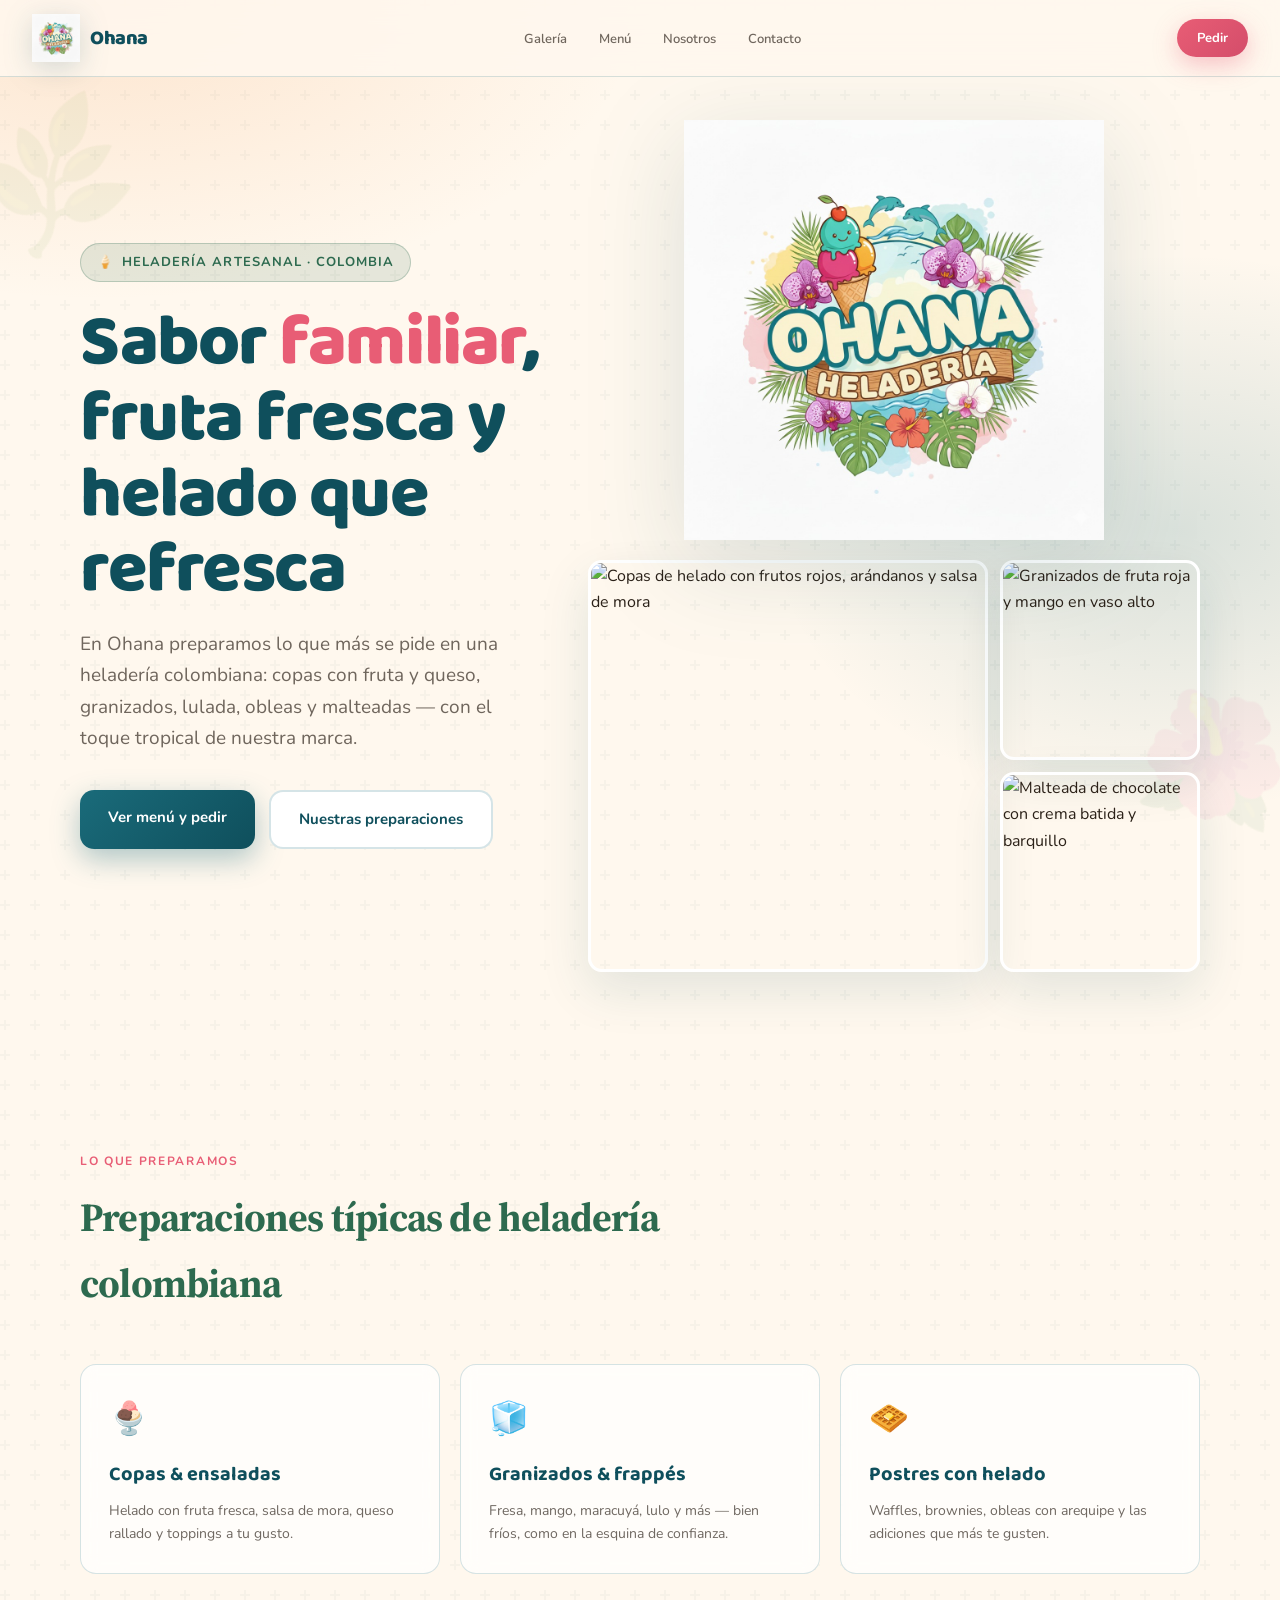
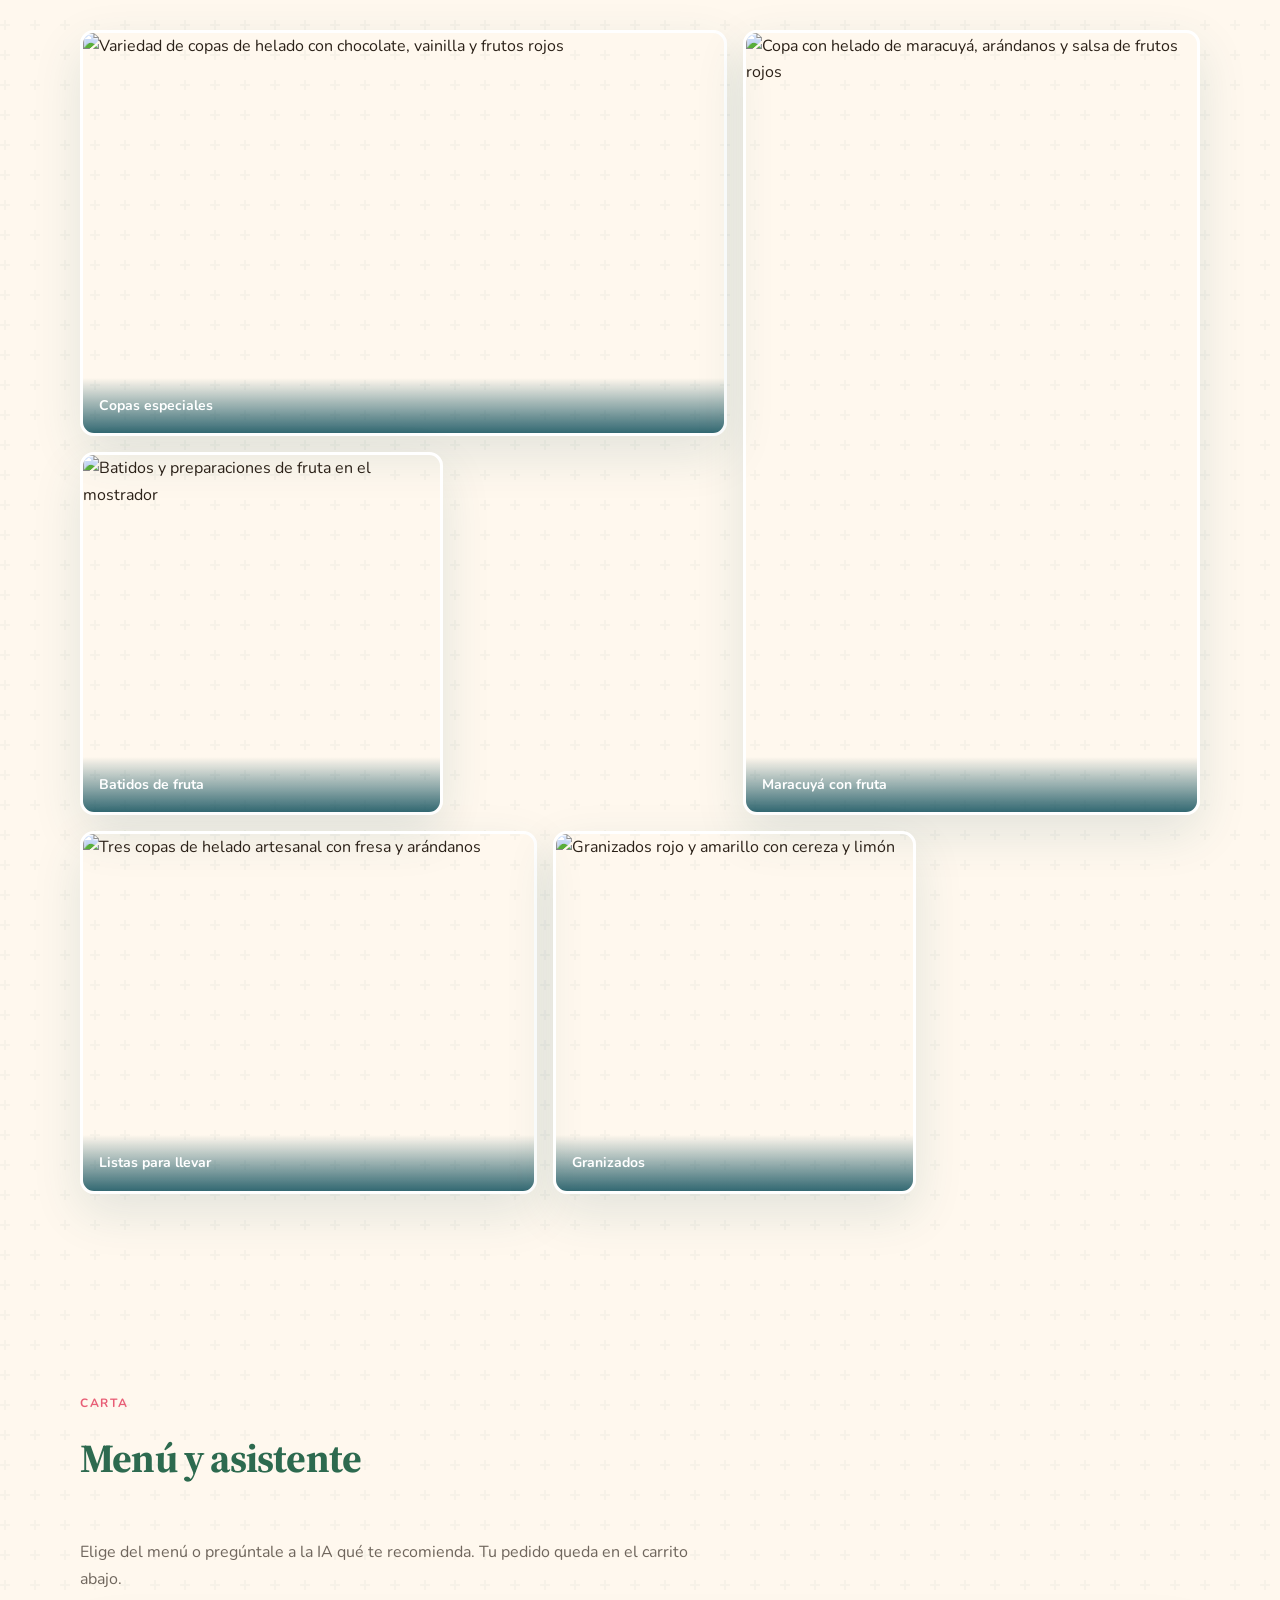
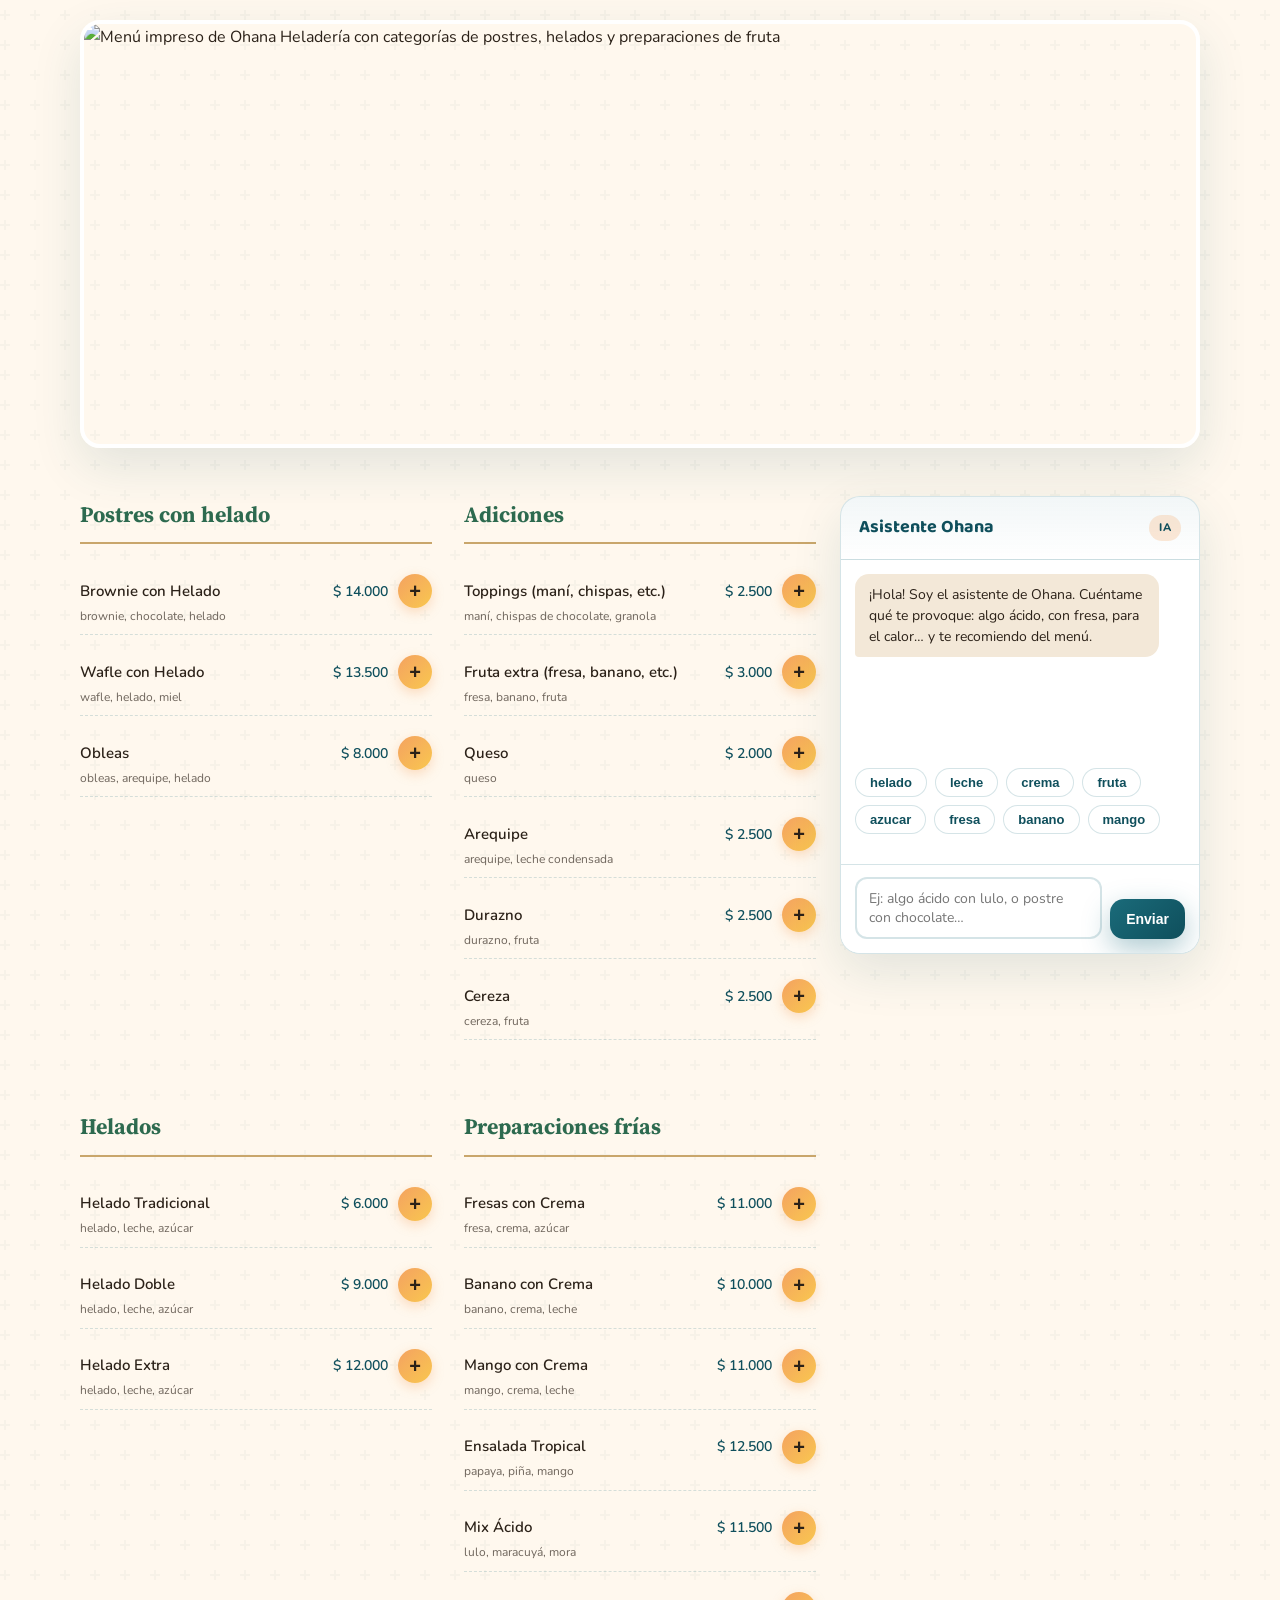
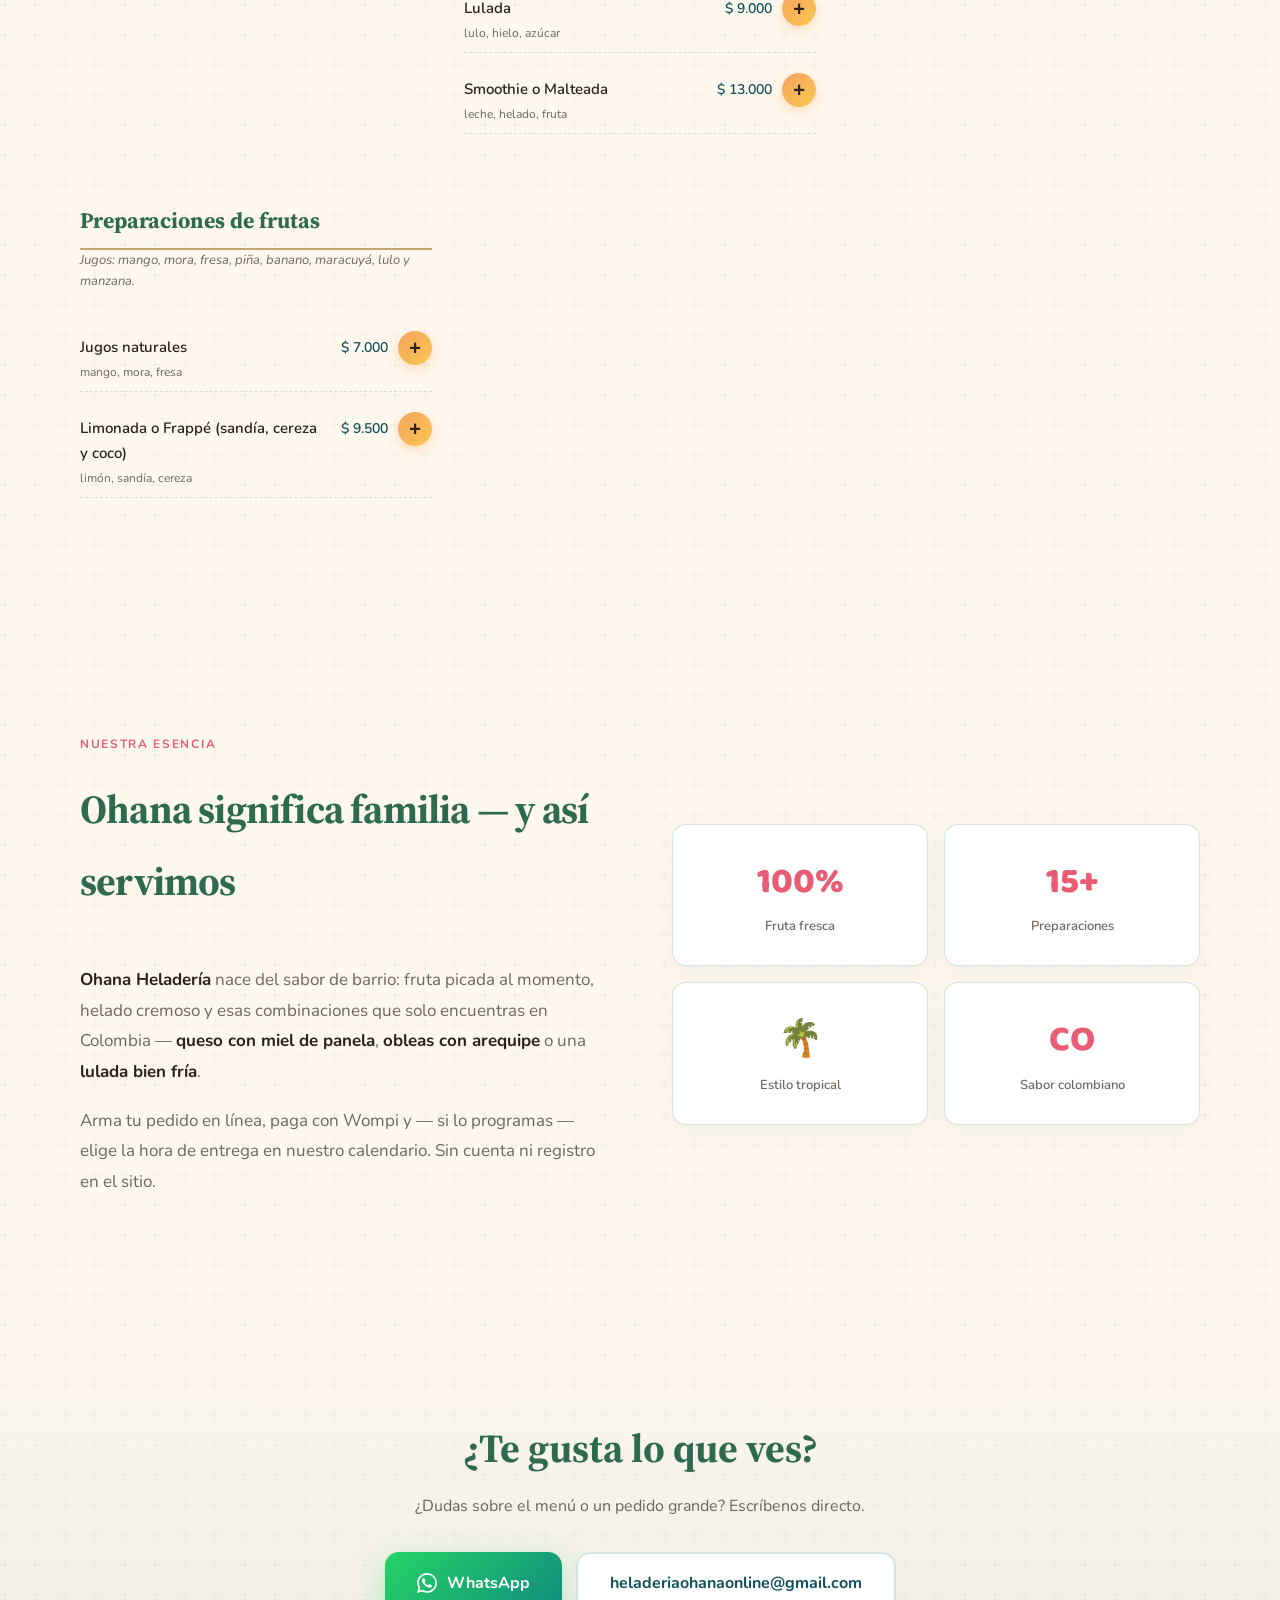
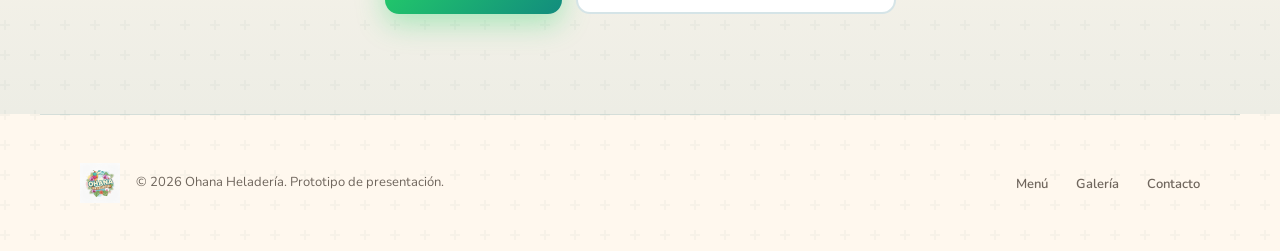
==== commit ac9b9bb1: "." ====
--- a/index.html
+++ b/index.html
@@ -3,7 +3,7 @@
 <head>
   <meta charset="UTF-8">
   <meta name="viewport" content="width=device-width, initial-scale=1.0">
-  <title>Ohana Heladería — Helados, frutas y postres colombianos</title>
+  <title>Ohana Heladería — Helados, frutas y postres</title>
   <meta name="description" content="Ohana Heladería: helados artesanales, copas con fruta, granizados, lulada, obleas y postres típicos colombianos. Sabor tropical, recetas de familia.">
   <link rel="canonical" href="https://ohana.rekov.co/">
   <link rel="icon" href="./logo.png" type="image/png">
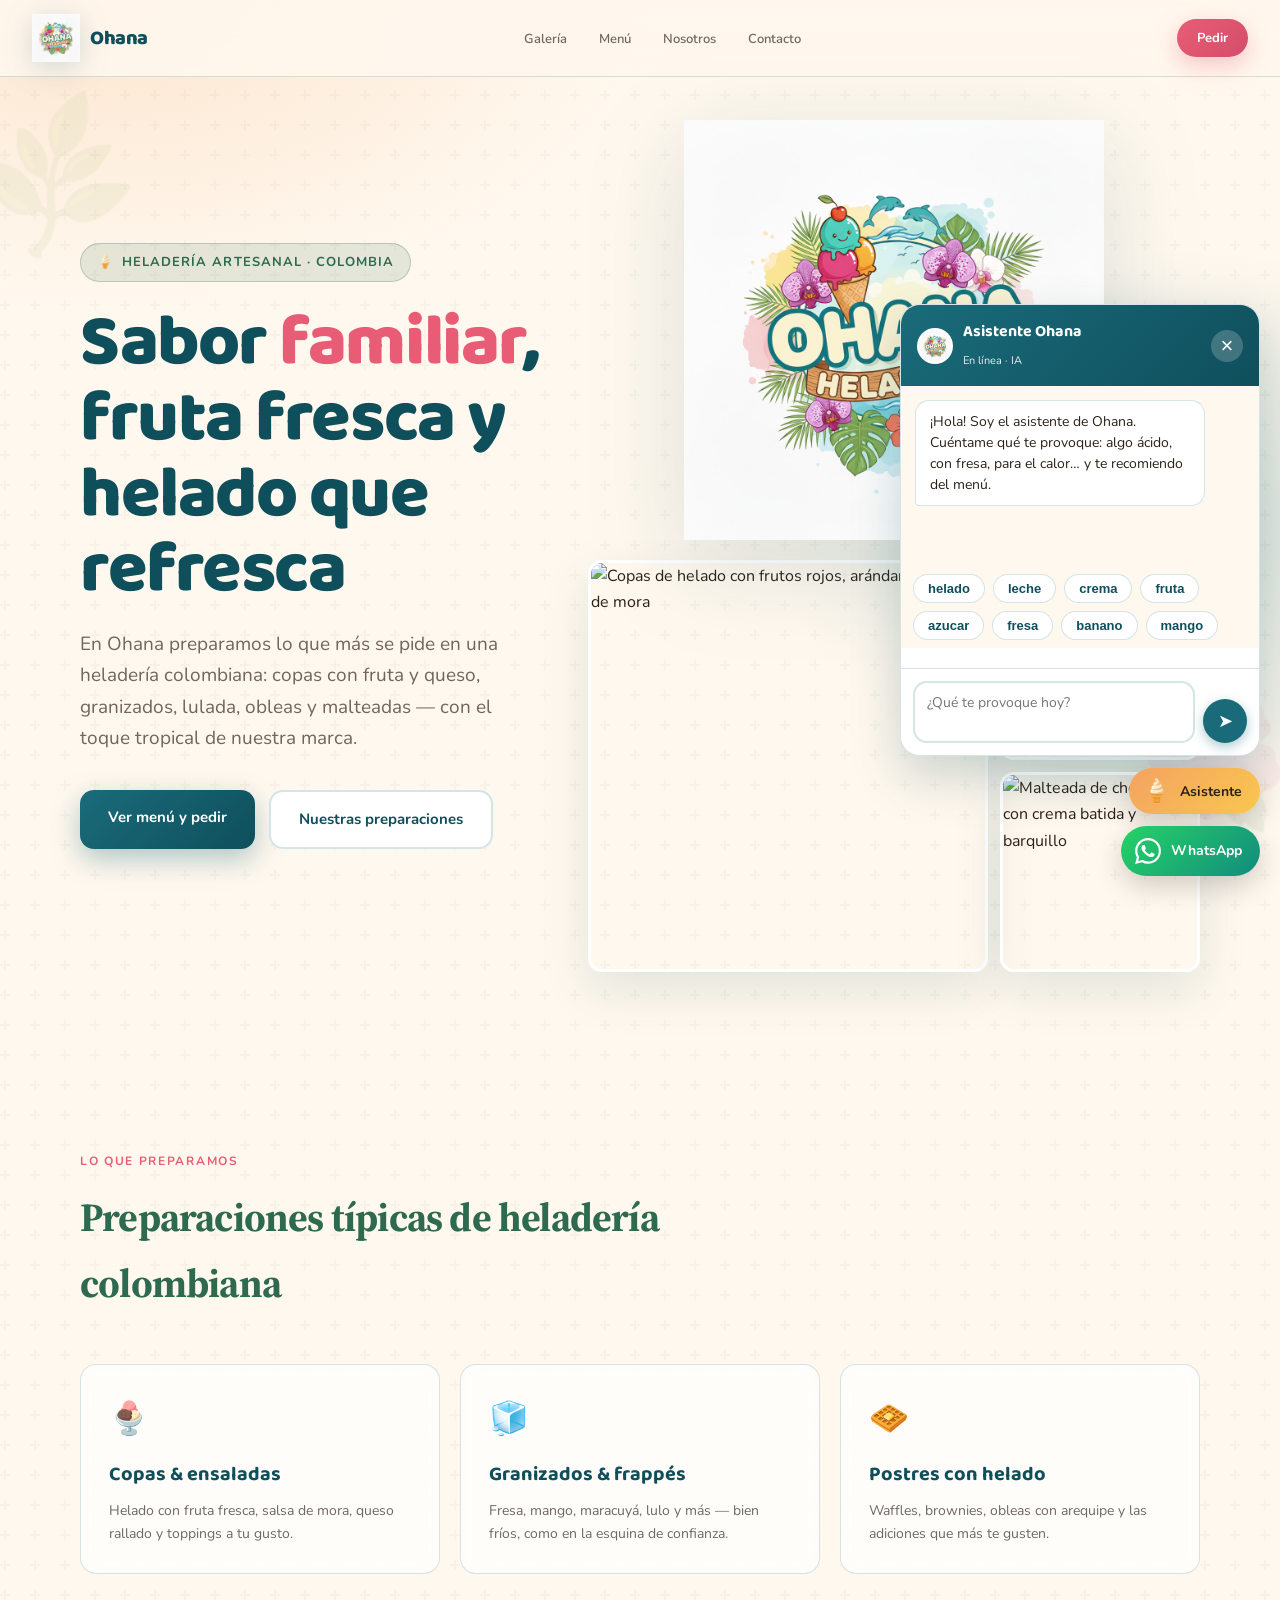
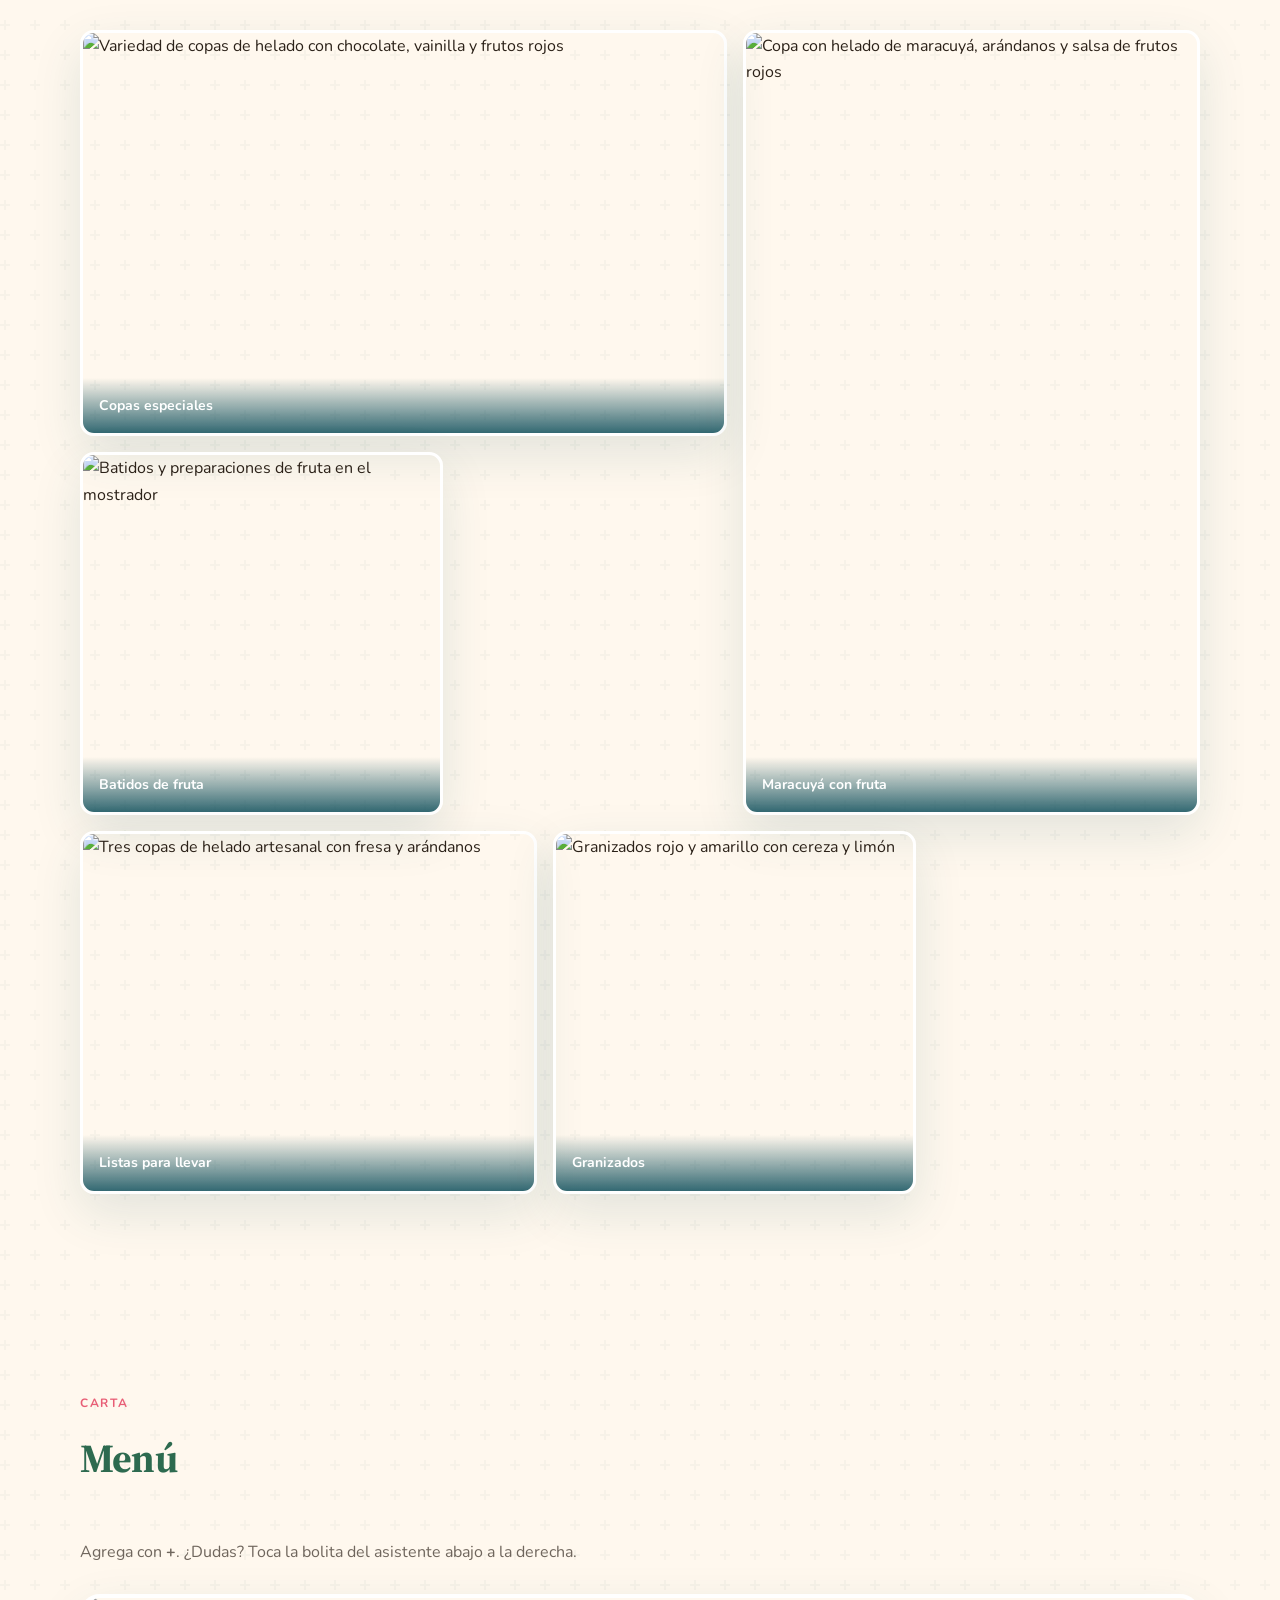
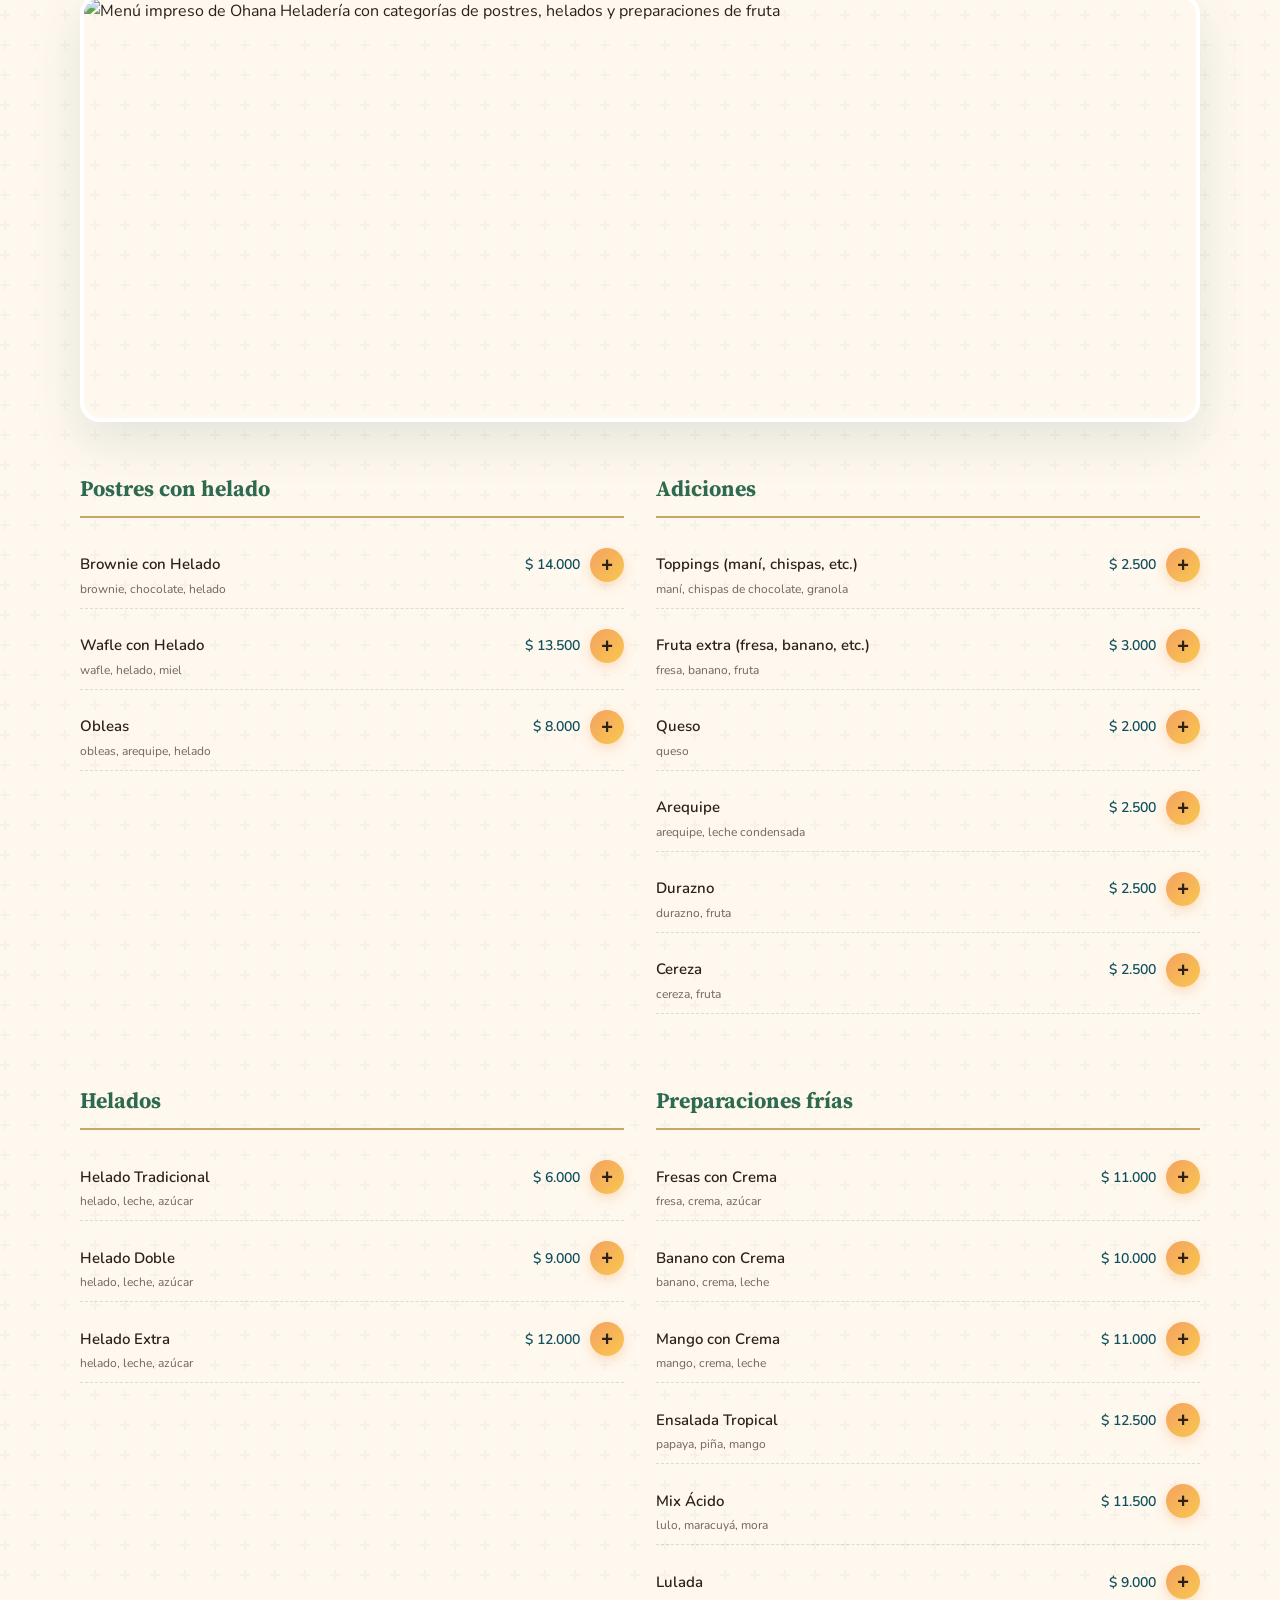
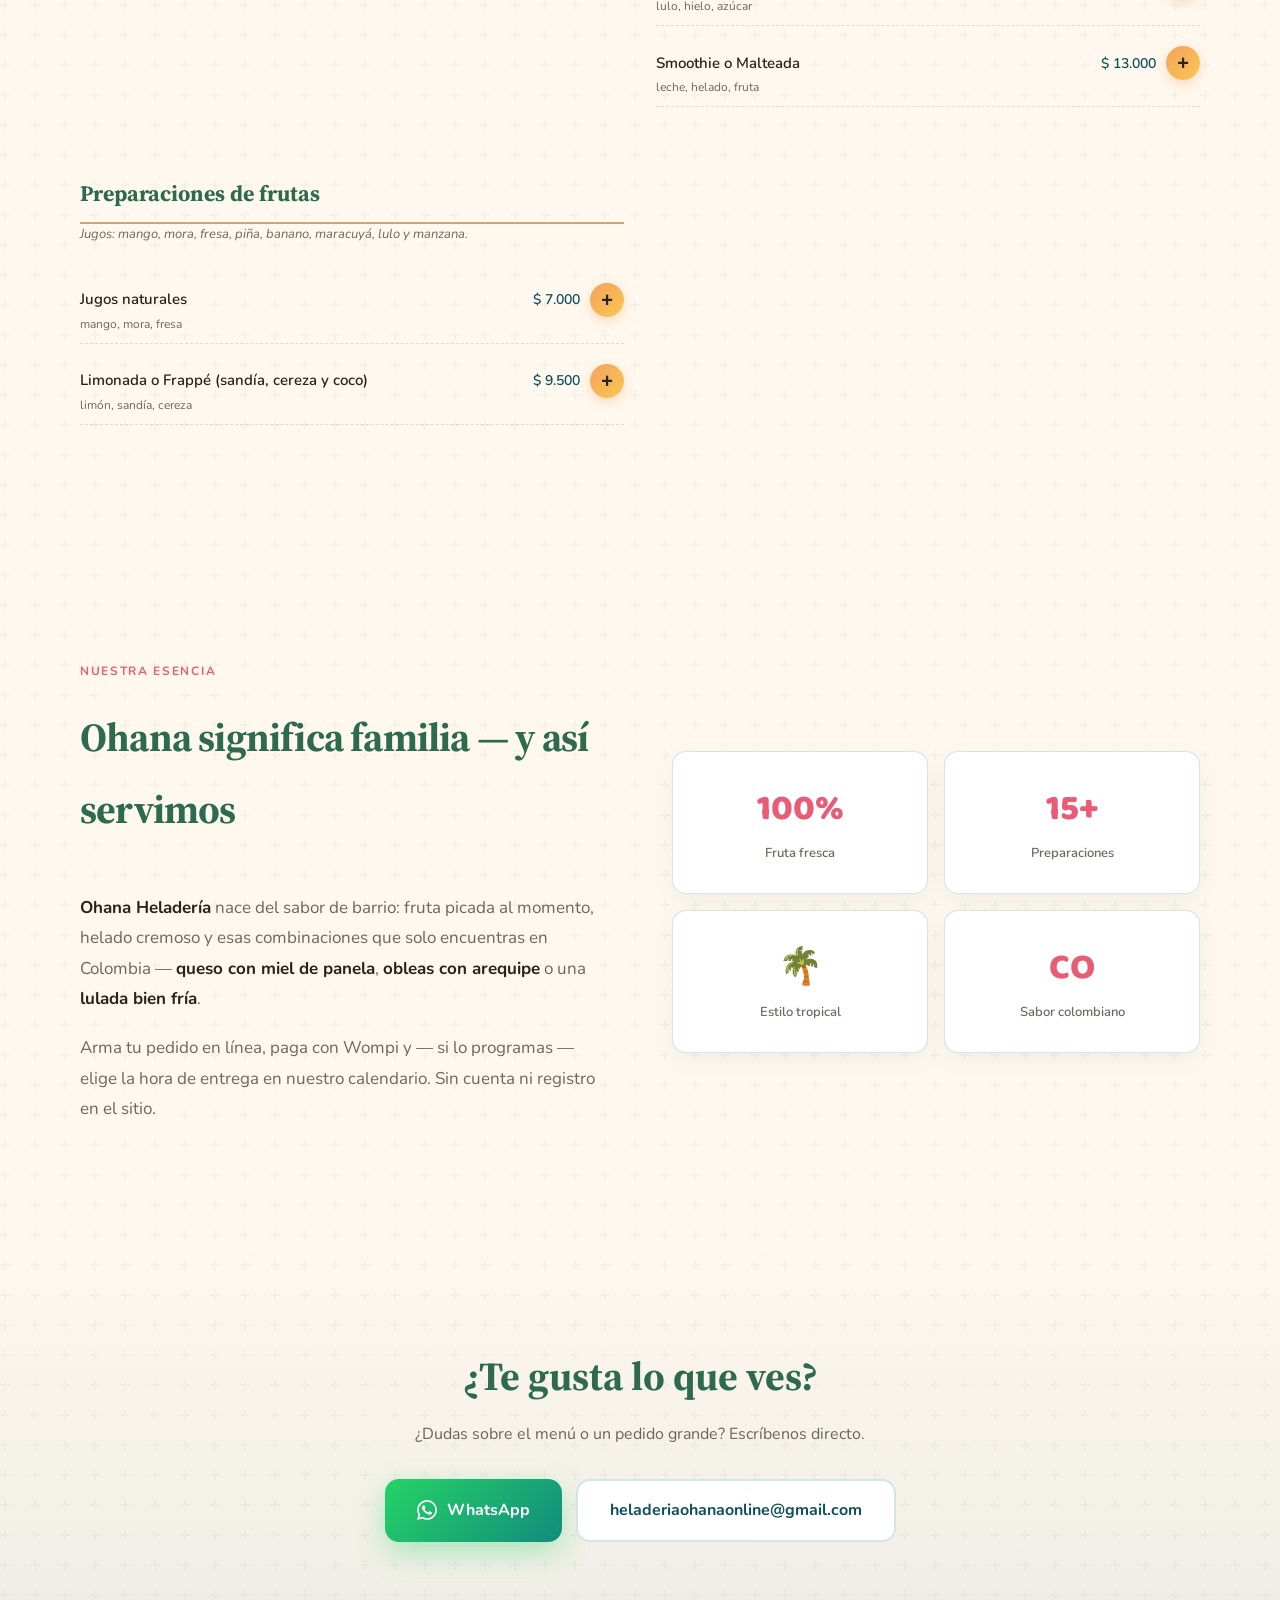
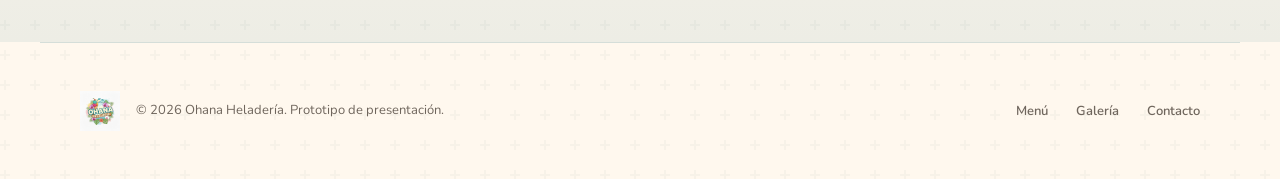
==== commit 3478616a: "Move chat to floating bubble widget" ====
--- a/index.html
+++ b/index.html
@@ -174,30 +174,14 @@
 
     <section class="section-wrap menu-section" id="menu" aria-labelledby="menu-title">
       <p class="section-label">Carta</p>
-      <h2 class="section-title" id="menu-title">Menú y asistente</h2>
-      <p class="section-intro">Elige del menú o pregúntale a la IA qué te recomienda. Tu pedido queda en el carrito abajo.</p>
+      <h2 class="section-title" id="menu-title">Menú</h2>
+      <p class="section-intro">Agrega con <strong>+</strong>. ¿Dudas? Toca la bolita del asistente abajo a la derecha.</p>
 
       <figure class="menu-banner">
         <img src="./assets/menu-ref.png" width="1200" height="600" alt="Menú impreso de Ohana Heladería con categorías de postres, helados y preparaciones de fruta" loading="lazy">
       </figure>
 
-      <div class="menu-shop">
-        <div id="menu-root" class="menu-grid" aria-live="polite"></div>
-
-        <aside class="chat-panel" aria-labelledby="chat-title">
-          <div class="chat-panel-head">
-            <h3 id="chat-title">Asistente Ohana</h3>
-            <span class="chat-badge">IA</span>
-          </div>
-          <div id="chat-log" class="chat-log" aria-live="polite"></div>
-          <div id="chat-suggestions" class="chat-suggestions"></div>
-          <div id="chat-chips" class="ingredient-chips chat-chips"></div>
-          <div class="chat-compose">
-            <textarea id="chat-input" class="chat-input" rows="2" placeholder="Ej: algo ácido con lulo, o postre con chocolate…" autocomplete="off"></textarea>
-            <button type="button" id="chat-send" class="btn-primary">Enviar</button>
-          </div>
-        </aside>
-      </div>
+      <div id="menu-root" class="menu-grid" aria-live="polite"></div>
     </section>
 
     <section class="section-wrap about" id="nosotros" aria-labelledby="nosotros-title">
@@ -263,6 +247,38 @@
       <li><a href="#contacto">Contacto</a></li>
     </ul>
   </footer>
+
+  <div class="float-stack" id="float-stack">
+    <div id="chat-widget" class="chat-widget" hidden aria-hidden="true" role="dialog" aria-labelledby="chat-title">
+      <div class="chat-widget-head">
+        <div class="chat-widget-title">
+          <img src="./logo.png" alt="" class="chat-widget-avatar" width="32" height="32">
+          <div>
+            <strong id="chat-title">Asistente Ohana</strong>
+            <span class="chat-widget-status">En línea · IA</span>
+          </div>
+        </div>
+        <button type="button" class="chat-close" data-close-chat aria-label="Cerrar chat">×</button>
+      </div>
+      <div id="chat-log" class="chat-log" aria-live="polite"></div>
+      <div id="chat-suggestions" class="chat-suggestions"></div>
+      <div id="chat-chips" class="ingredient-chips chat-chips"></div>
+      <div class="chat-compose">
+        <textarea id="chat-input" class="chat-input" rows="2" placeholder="¿Qué te provoque hoy?" autocomplete="off"></textarea>
+        <button type="button" id="chat-send" class="chat-send-btn" aria-label="Enviar">➤</button>
+      </div>
+    </div>
+
+    <button type="button" class="float-btn float-btn--chat" id="chat-toggle" aria-label="Abrir asistente" aria-expanded="false">
+      <span class="float-btn-icon" aria-hidden="true">🍦</span>
+      <span class="float-btn-label">Asistente</span>
+    </button>
+
+    <a href="https://wa.me/529842780118?text=Hola%20Ohana%2C%20tengo%20una%20consulta" class="float-btn float-btn--wa" target="_blank" rel="noopener noreferrer" aria-label="WhatsApp">
+      <svg class="float-btn-icon" width="26" height="26" viewBox="0 0 24 24" fill="currentColor" aria-hidden="true"><path d="M17.472 14.382c-.297-.149-1.758-.867-2.03-.967-.273-.099-.471-.148-.67.15-.197.297-.767.966-.94 1.164-.173.199-.347.223-.644.075-.297-.15-1.255-.463-2.39-1.475-.883-.788-1.48-1.761-1.653-2.059-.173-.297-.018-.458.13-.606.134-.133.298-.347.446-.52.149-.174.198-.298.298-.497.099-.198.05-.371-.025-.52-.075-.149-.669-1.612-.916-2.207-.242-.579-.487-.5-.669-.51-.173-.008-.371-.01-.57-.01-.198 0-.52.074-.792.372-.272.297-1.04 1.016-1.04 2.479 0 1.462 1.065 2.875 1.213 3.074.149.198 2.096 3.2 5.077 4.487.709.306 1.262.489 1.694.625.712.227 1.36.195 1.871.118.571-.085 1.758-.719 2.006-1.413.248-.694.248-1.289.173-1.413-.074-.124-.272-.198-.57-.347m-5.421 7.403h-.004a9.87 9.87 0 01-5.031-1.378l-.361-.214-3.741.982.998-3.648-.235-.374a9.86 9.86 0 01-1.51-5.26c.001-5.45 4.436-9.884 9.888-9.884 2.64 0 5.122 1.03 6.988 2.898a9.825 9.825 0 012.893 6.994c-.003 5.45-4.435 9.884-9.885 9.884m8.413-18.297A11.815 11.815 0 0012.05 0C5.495 0 .16 5.335.157 11.892c0 2.096.547 4.142 1.588 5.945L.057 24l6.305-1.654a11.882 11.882 0 005.683 1.448h.005c6.554 0 11.89-5.335 11.893-11.893a11.821 11.821 0 00-3.48-8.413z"/></svg>
+      <span class="float-btn-label">WhatsApp</span>
+    </a>
+  </div>
 
   <div id="cart-bar" class="cart-bar" hidden>
     <button type="button" class="cart-bar-btn" data-open-cart>
--- a/style.css
+++ b/style.css
@@ -746,50 +746,147 @@
   line-height: 1.5;
 }
 
-/* MENU + CHAT LAYOUT */
-.menu-shop {
-  display: grid;
-  grid-template-columns: 1fr minmax(280px, 360px);
-  gap: 24px;
-  align-items: start;
-}
-
-.chat-panel {
-  position: sticky;
-  top: 88px;
+/* FLOAT CHAT + WHATSAPP */
+.float-stack {
+  position: fixed;
+  right: 20px;
+  bottom: 24px;
+  z-index: 130;
+  display: flex;
+  flex-direction: column;
+  align-items: flex-end;
+  gap: 12px;
+  pointer-events: none;
+}
+
+body.has-cart-bar .float-stack {
+  bottom: 92px;
+}
+
+.float-stack > * {
+  pointer-events: auto;
+}
+
+.chat-widget {
+  width: min(360px, calc(100vw - 32px));
+  max-height: min(520px, calc(100vh - 140px));
   background: #fff;
+  border-radius: 20px;
+  box-shadow: 0 20px 50px rgba(15, 79, 92, 0.22);
   border: 1px solid var(--border);
-  border-radius: 20px;
-  box-shadow: var(--shadow);
   display: flex;
   flex-direction: column;
-  max-height: calc(100vh - 110px);
   overflow: hidden;
-}
-
-.chat-panel-head {
+  animation: popUp 0.2s ease;
+}
+
+@keyframes popUp {
+  from { opacity: 0; transform: translateY(12px) scale(0.96); }
+  to { opacity: 1; transform: translateY(0) scale(1); }
+}
+
+.chat-widget-head {
   display: flex;
   align-items: center;
   justify-content: space-between;
-  padding: 16px 18px;
-  border-bottom: 1px solid var(--border);
-  background: linear-gradient(180deg, rgba(26, 107, 122, 0.06), transparent);
-}
-
-.chat-panel-head h3 {
+  gap: 10px;
+  padding: 14px 16px;
+  background: linear-gradient(135deg, var(--teal) 0%, var(--teal-deep) 100%);
+  color: #fff;
+}
+
+.chat-widget-title {
+  display: flex;
+  align-items: center;
+  gap: 10px;
+}
+
+.chat-widget-avatar {
+  width: 36px;
+  height: 36px;
+  border-radius: 50%;
+  object-fit: contain;
+  background: #fff;
+  padding: 2px;
+}
+
+.chat-widget-title strong {
+  display: block;
   font-family: var(--font-display);
-  font-size: 18px;
-  color: var(--teal-deep);
-}
-
-.chat-badge {
+  font-size: 16px;
+}
+
+.chat-widget-status {
   font-size: 11px;
-  font-weight: 800;
-  letter-spacing: 0.04em;
-  padding: 4px 10px;
+  opacity: 0.9;
+}
+
+.chat-close {
+  width: 32px;
+  height: 32px;
+  border: none;
+  border-radius: 50%;
+  background: rgba(255, 255, 255, 0.2);
+  color: #fff;
+  font-size: 22px;
+  line-height: 1;
+  cursor: pointer;
+}
+
+.float-btn {
+  display: flex;
+  align-items: center;
+  gap: 10px;
+  padding: 0;
+  border: none;
   border-radius: var(--radius-pill);
-  background: rgba(244, 162, 97, 0.25);
-  color: var(--teal-deep);
+  cursor: pointer;
+  text-decoration: none;
+  font-family: inherit;
+  font-weight: 700;
+  font-size: 14px;
+  color: #fff;
+  box-shadow: 0 10px 28px rgba(0, 0, 0, 0.18);
+  transition: transform 0.15s, box-shadow 0.15s;
+}
+
+.float-btn:hover {
+  transform: translateY(-2px);
+}
+
+.float-btn--chat {
+  background: linear-gradient(135deg, var(--mango) 0%, #f9c74f 100%);
+  color: var(--ink);
+  padding: 12px 18px 12px 14px;
+}
+
+.float-btn--wa {
+  background: linear-gradient(135deg, #25d366 0%, #128c7e 100%);
+  padding: 12px 18px 12px 14px;
+}
+
+.float-btn-icon {
+  font-size: 22px;
+  line-height: 1;
+  flex-shrink: 0;
+}
+
+.float-btn-label {
+  white-space: nowrap;
+}
+
+@media (max-width: 480px) {
+  .float-btn-label {
+    display: none;
+  }
+
+  .float-btn {
+    width: 56px;
+    height: 56px;
+    justify-content: center;
+    padding: 0;
+    border-radius: 50%;
+  }
 }
 
 .chat-log {
@@ -799,12 +896,13 @@
   display: flex;
   flex-direction: column;
   gap: 10px;
-  min-height: 200px;
-  max-height: 320px;
+  min-height: 180px;
+  max-height: 280px;
+  background: var(--cream);
 }
 
 .chat-bubble {
-  max-width: 92%;
+  max-width: 88%;
   padding: 10px 14px;
   border-radius: 14px;
   font-size: 14px;
@@ -820,8 +918,9 @@
 
 .chat-bubble--bot {
   align-self: flex-start;
-  background: var(--cream-dark);
+  background: #fff;
   color: var(--ink);
+  border: 1px solid var(--border);
   border-bottom-left-radius: 4px;
 }
 
@@ -829,7 +928,8 @@
   display: flex;
   flex-direction: column;
   gap: 8px;
-  padding: 0 14px 8px;
+  padding: 0 12px 8px;
+  background: var(--cream);
 }
 
 .chat-product {
@@ -861,25 +961,28 @@
 }
 
 .chat-chips {
-  padding: 0 14px 10px;
+  padding: 0 12px 8px;
+  background: var(--cream);
 }
 
 .chat-compose {
   display: flex;
   gap: 8px;
-  padding: 12px 14px 14px;
+  padding: 12px;
   border-top: 1px solid var(--border);
   background: #fff;
+  align-items: flex-end;
 }
 
 .chat-input {
   flex: 1;
   resize: none;
   border: 2px solid var(--border);
-  border-radius: 12px;
+  border-radius: 14px;
   padding: 10px 12px;
   font-family: var(--font-body);
   font-size: 14px;
+  min-height: 44px;
 }
 
 .chat-input:focus {
@@ -887,10 +990,22 @@
   border-color: var(--teal);
 }
 
-.chat-compose .btn-primary {
-  align-self: flex-end;
-  padding: 12px 16px;
-  font-size: 14px;
+.chat-send-btn {
+  width: 44px;
+  height: 44px;
+  flex-shrink: 0;
+  border: none;
+  border-radius: 50%;
+  background: var(--teal);
+  color: #fff;
+  font-size: 18px;
+  cursor: pointer;
+  box-shadow: 0 4px 12px rgba(26, 107, 122, 0.35);
+}
+
+.chat-send-btn:disabled {
+  opacity: 0.6;
+  cursor: wait;
 }
 
 /* FLOATING CART */
@@ -1067,38 +1182,6 @@
   margin-top: 20px;
 }
 
-@media (max-width: 900px) {
-  .menu-shop {
-    grid-template-columns: 1fr;
-  }
-
-  .chat-panel {
-    position: static;
-    max-height: none;
-  }
-
-  .chat-log {
-    max-height: 260px;
-  }
-}
-
-@media (max-width: 768px) {
-  .assistant-search-row {
-    flex-direction: column;
-  }
-
-  .assistant-card {
-    flex-direction: column;
-  }
-
-  .assistant-card-actions {
-    flex-direction: row;
-    align-items: center;
-    justify-content: space-between;
-    width: 100%;
-  }
-}
-
 .menu-note {
   font-size: 13px;
   color: var(--muted);
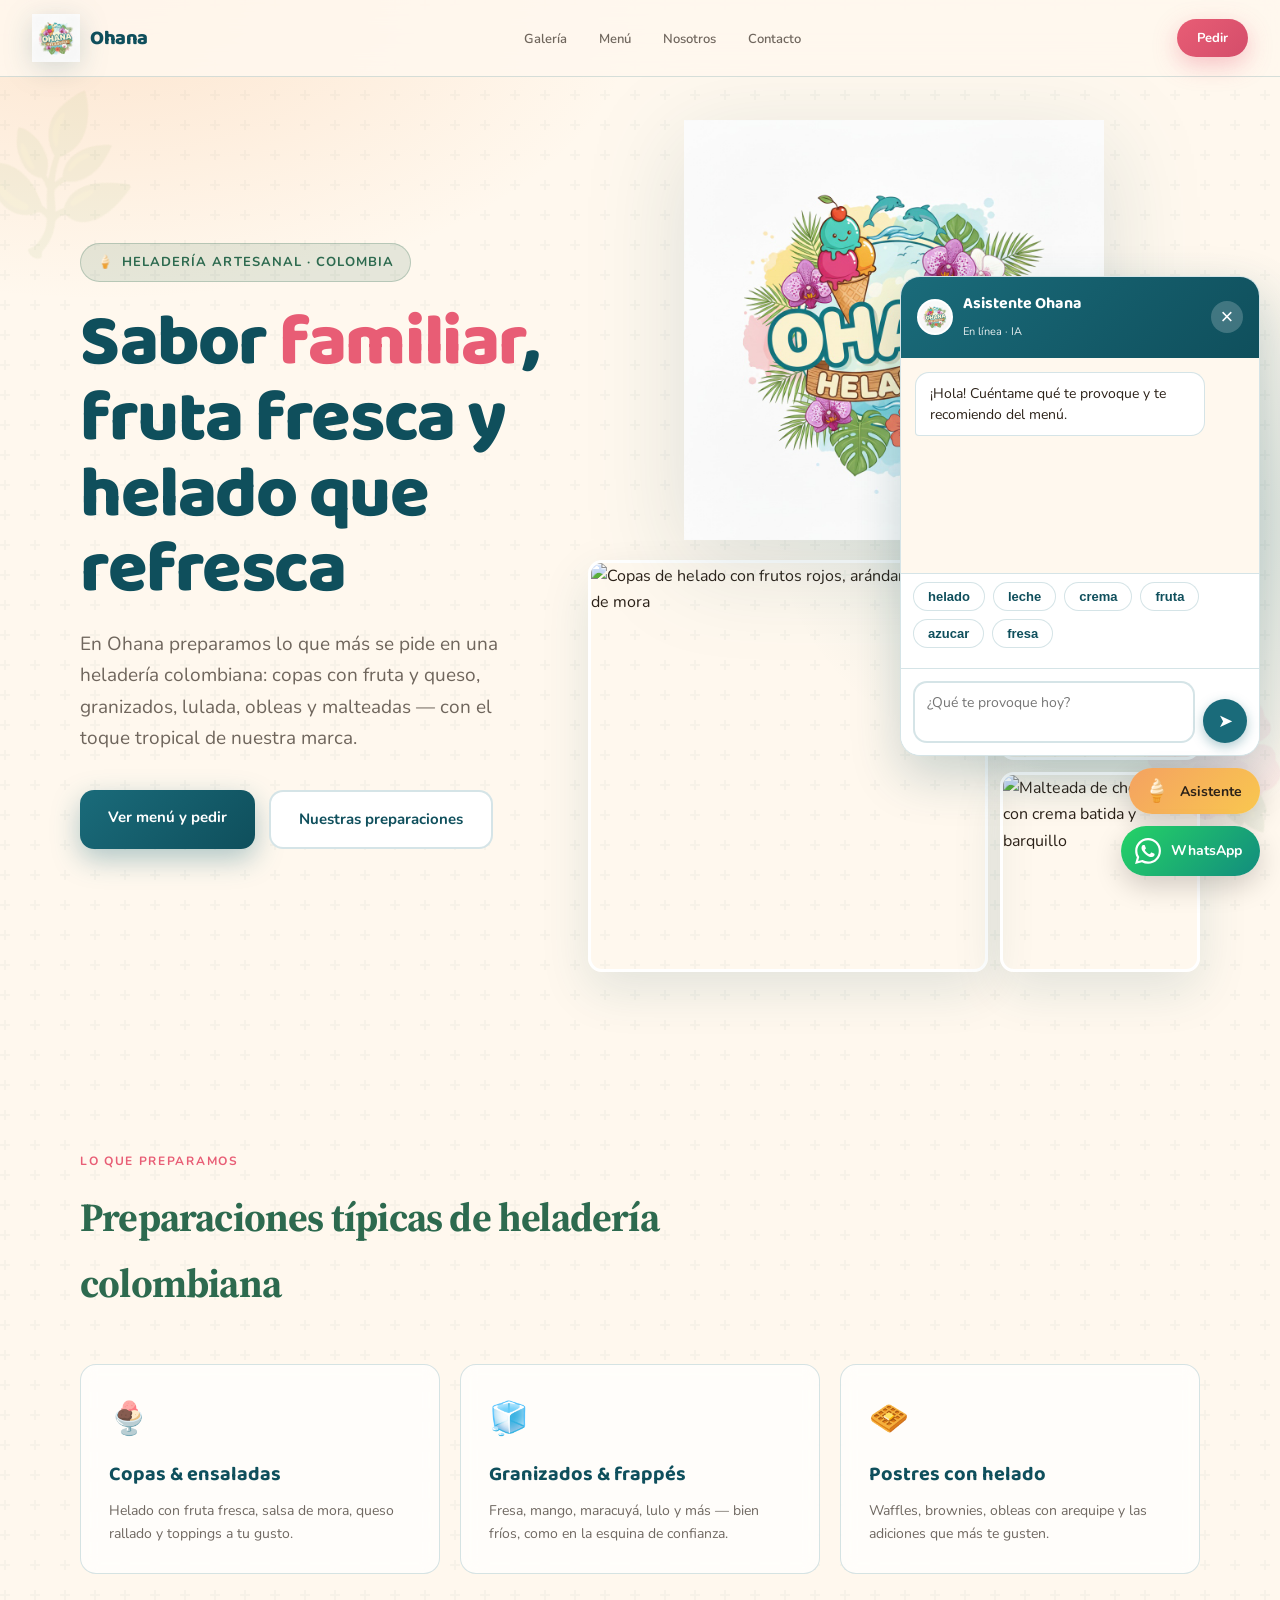
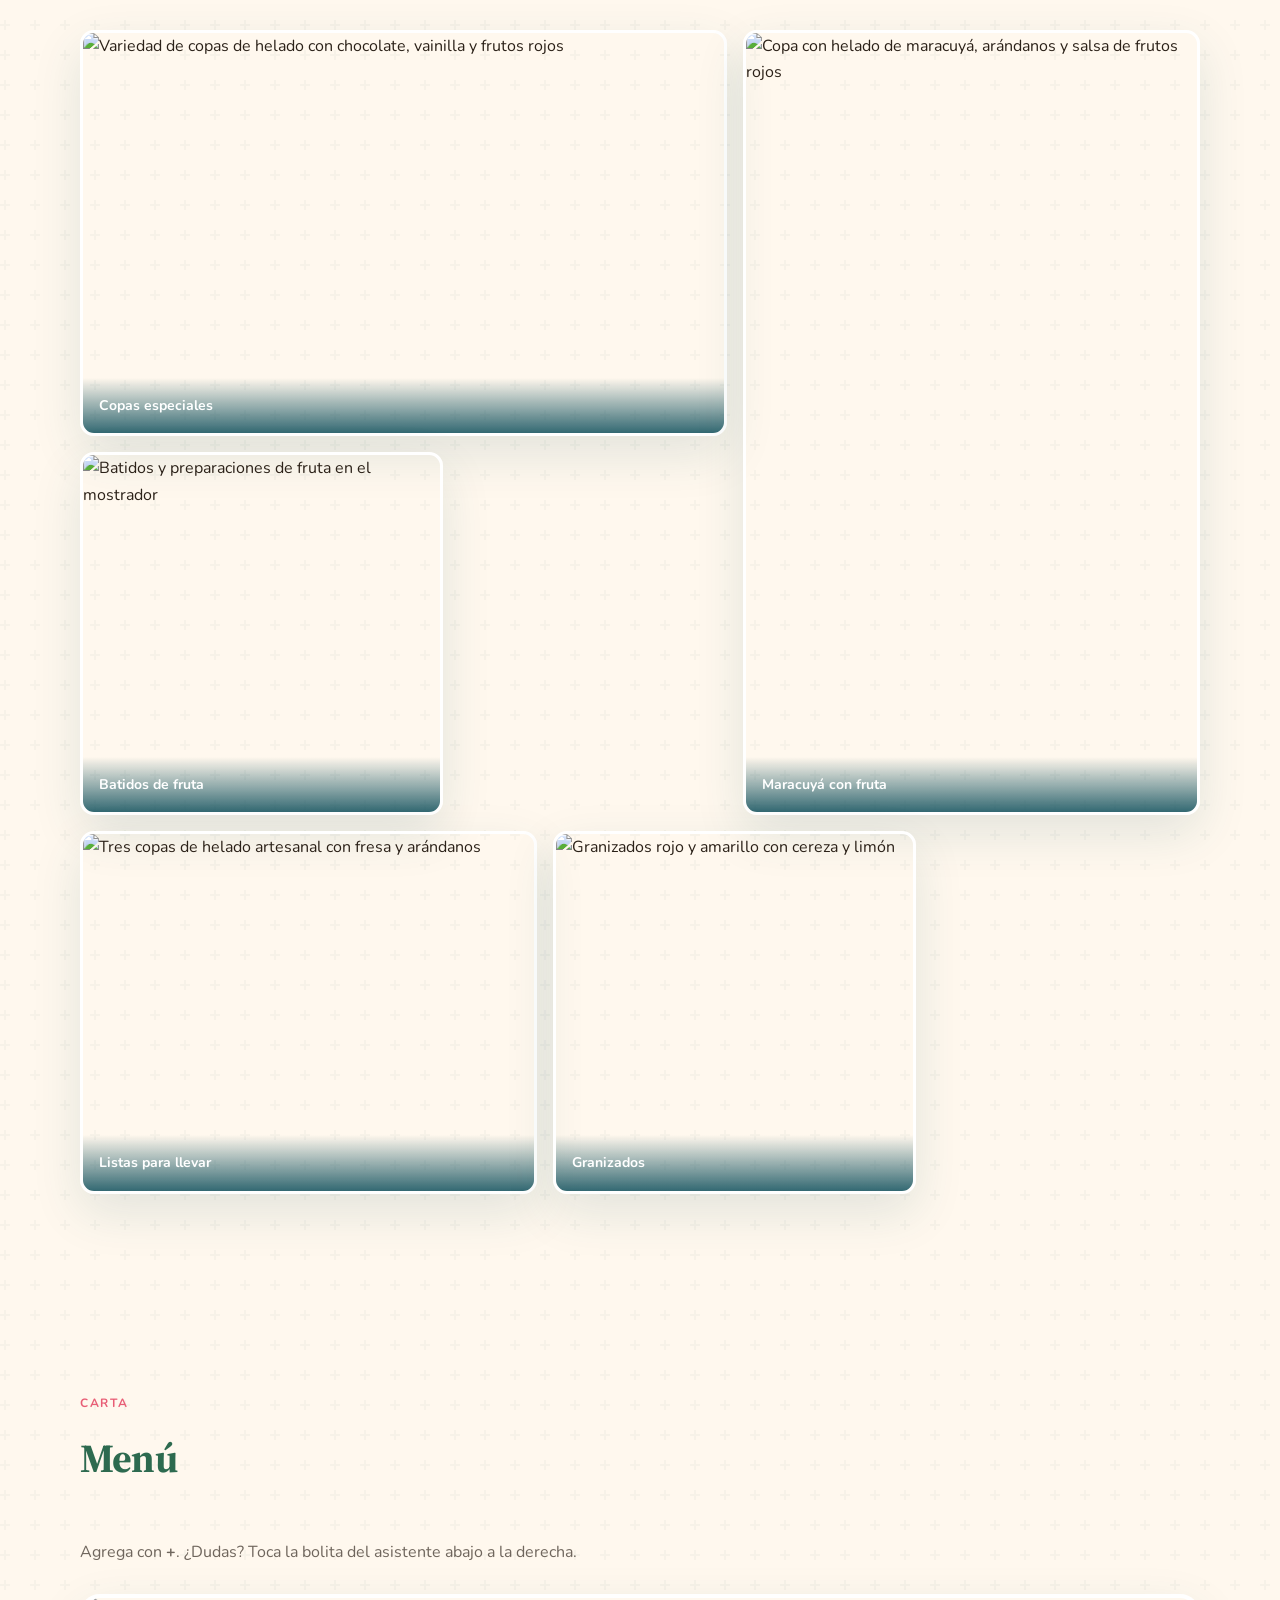
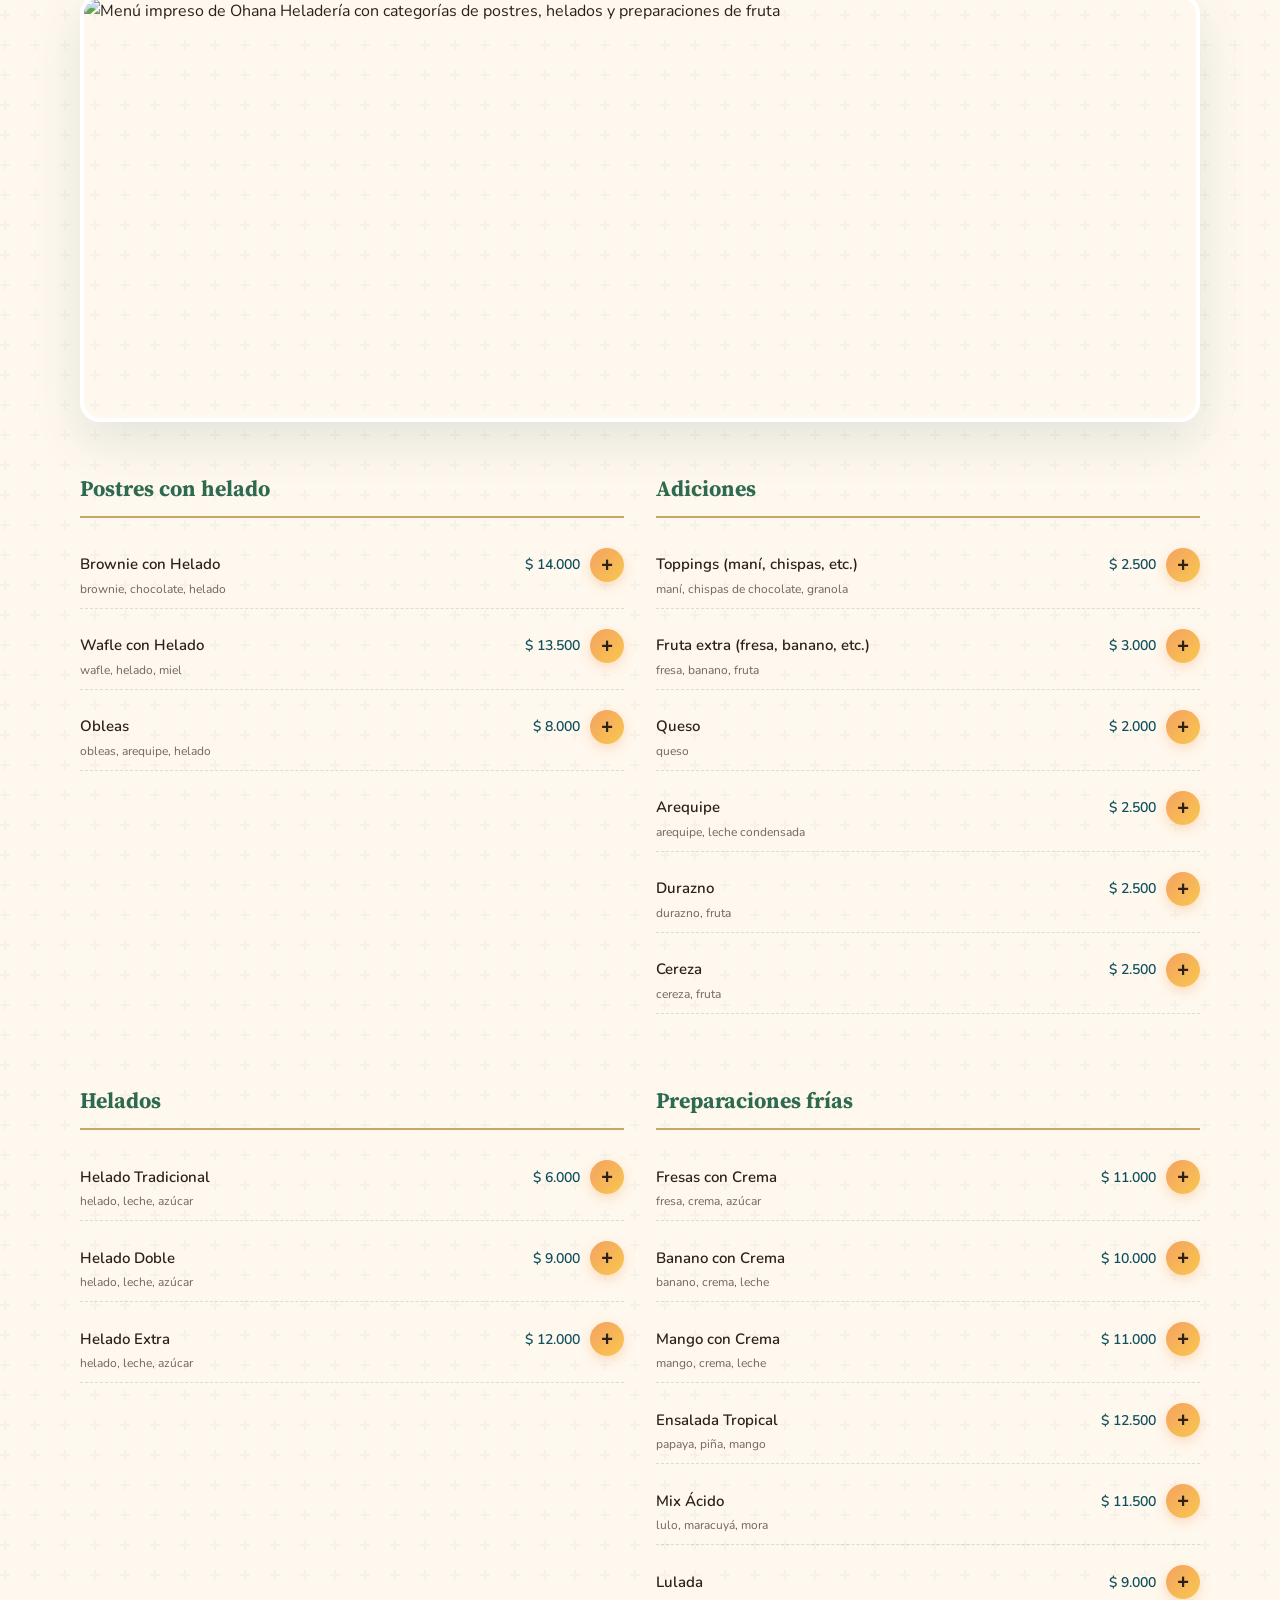
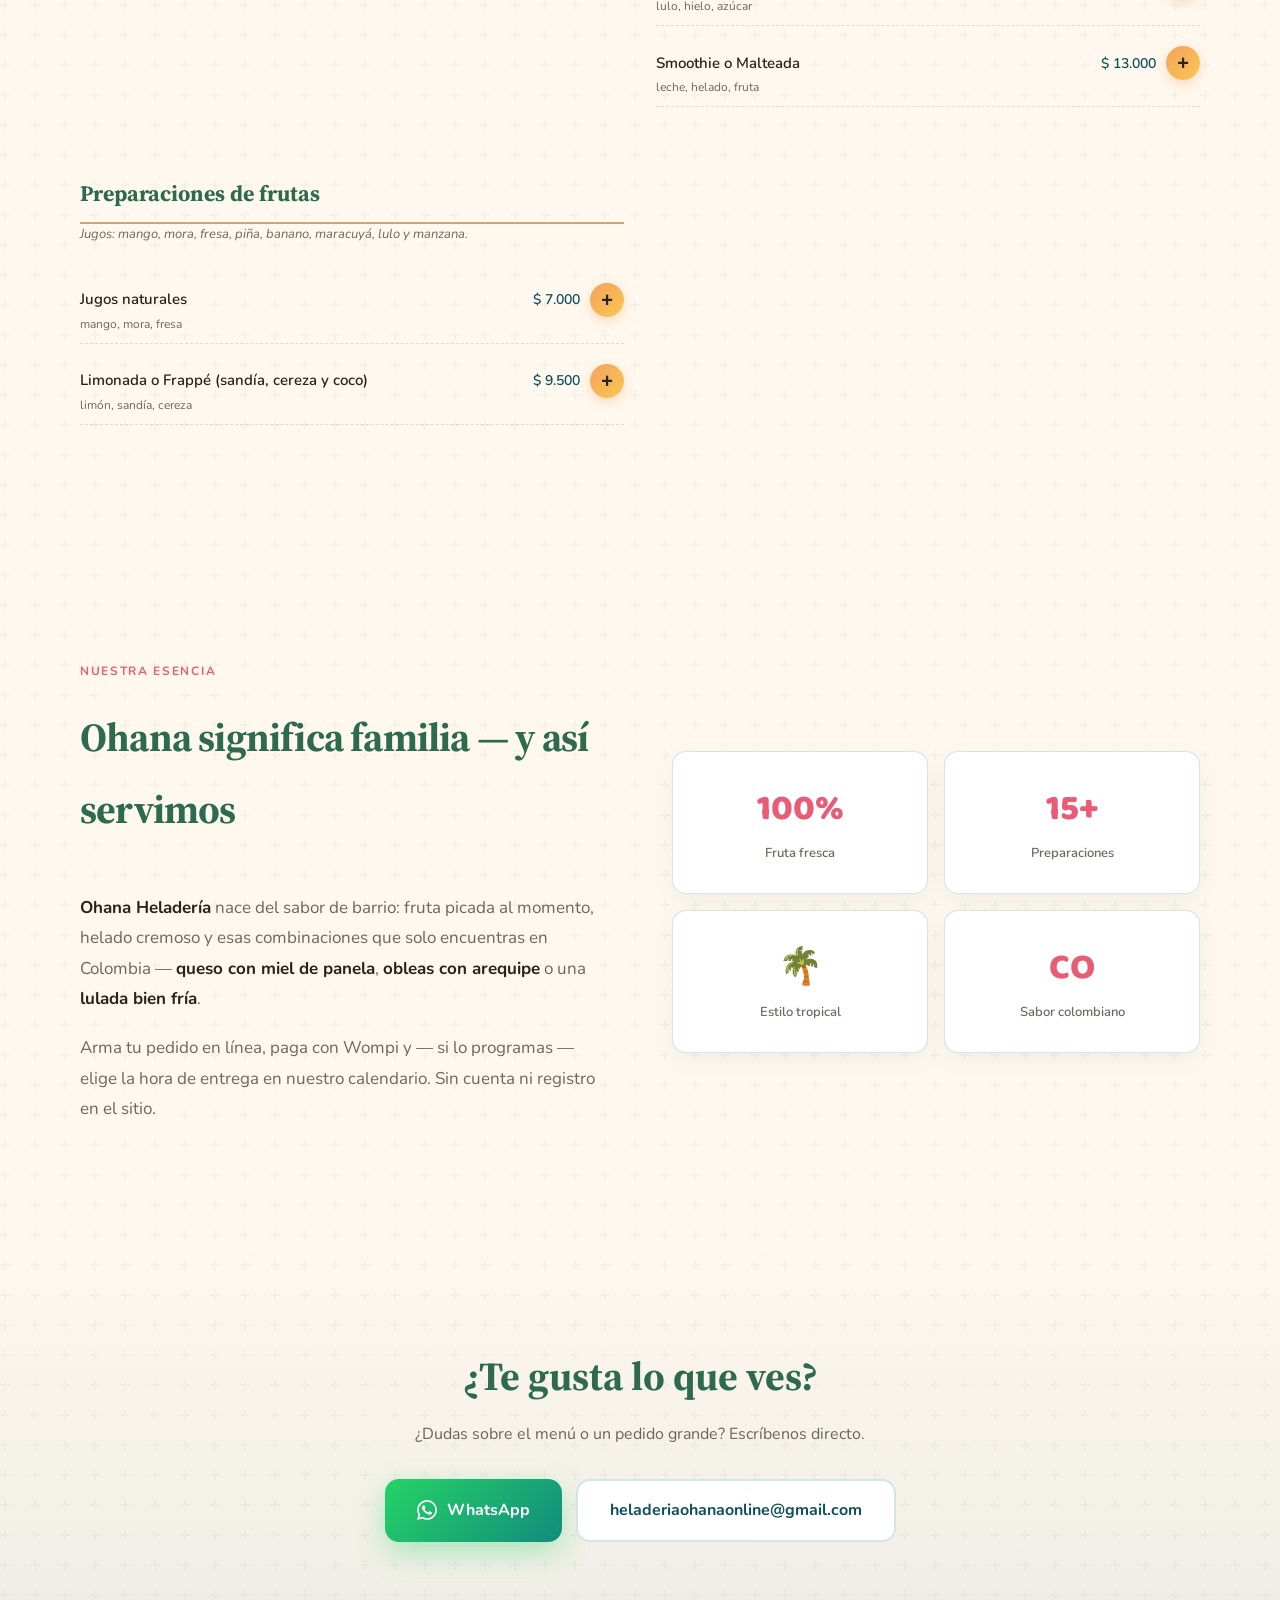
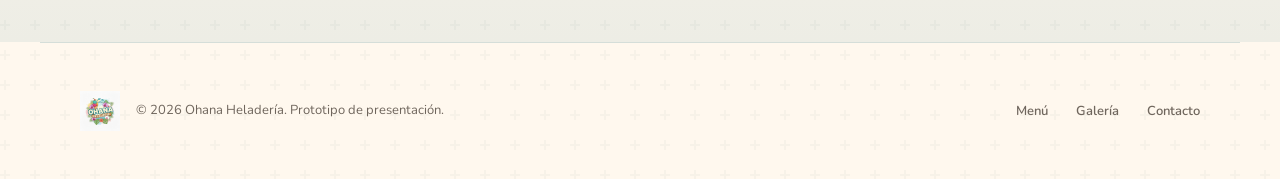
==== commit d219ced3: "Fix chat JSONP and compact suggestions" ====
--- a/index.html
+++ b/index.html
@@ -260,8 +260,10 @@
         </div>
         <button type="button" class="chat-close" data-close-chat aria-label="Cerrar chat">×</button>
       </div>
-      <div id="chat-log" class="chat-log" aria-live="polite"></div>
-      <div id="chat-suggestions" class="chat-suggestions"></div>
+      <div class="chat-widget-body" id="chat-widget-body">
+        <div id="chat-log" class="chat-log" aria-live="polite"></div>
+        <div id="chat-suggestions" class="chat-suggestions"></div>
+      </div>
       <div id="chat-chips" class="ingredient-chips chat-chips"></div>
       <div class="chat-compose">
         <textarea id="chat-input" class="chat-input" rows="2" placeholder="¿Qué te provoque hoy?" autocomplete="off"></textarea>
--- a/style.css
+++ b/style.css
@@ -769,7 +769,7 @@
 
 .chat-widget {
   width: min(360px, calc(100vw - 32px));
-  max-height: min(520px, calc(100vh - 140px));
+  height: min(480px, calc(100vh - 160px));
   background: #fff;
   border-radius: 20px;
   box-shadow: 0 20px 50px rgba(15, 79, 92, 0.22);
@@ -778,6 +778,87 @@
   flex-direction: column;
   overflow: hidden;
   animation: popUp 0.2s ease;
+}
+
+.chat-widget-body {
+  flex: 1;
+  min-height: 0;
+  overflow-y: auto;
+  background: var(--cream);
+}
+
+.chat-log {
+  padding: 14px;
+  display: flex;
+  flex-direction: column;
+  gap: 10px;
+}
+
+.chat-suggestions {
+  padding: 0 14px 12px;
+}
+
+.chat-suggest-label {
+  font-size: 11px;
+  font-weight: 700;
+  color: var(--muted);
+  margin-bottom: 6px;
+}
+
+.chat-suggest-row {
+  display: flex;
+  flex-wrap: wrap;
+  gap: 6px;
+}
+
+.chat-suggest-pill {
+  display: inline-flex;
+  align-items: center;
+  gap: 6px;
+  padding: 6px 10px;
+  border: 1px solid var(--border);
+  border-radius: var(--radius-pill);
+  background: #fff;
+  font-family: inherit;
+  font-size: 11px;
+  cursor: pointer;
+  max-width: 100%;
+  line-height: 1.2;
+}
+
+.chat-suggest-pill span {
+  overflow: hidden;
+  text-overflow: ellipsis;
+  white-space: nowrap;
+  max-width: 140px;
+}
+
+.chat-suggest-pill strong {
+  color: var(--teal-deep);
+  font-size: 11px;
+  flex-shrink: 0;
+}
+
+.chat-suggest-pill:hover {
+  border-color: var(--teal);
+  background: rgba(26, 107, 122, 0.06);
+}
+
+.chat-chips {
+  flex-shrink: 0;
+  padding: 8px 12px 0;
+  background: #fff;
+  border-top: 1px solid var(--border);
+}
+
+.chat-compose {
+  flex-shrink: 0;
+  display: flex;
+  gap: 8px;
+  padding: 12px;
+  border-top: 1px solid var(--border);
+  background: #fff;
+  align-items: flex-end;
 }
 
 @keyframes popUp {
@@ -889,18 +970,6 @@
   }
 }
 
-.chat-log {
-  flex: 1;
-  overflow-y: auto;
-  padding: 14px;
-  display: flex;
-  flex-direction: column;
-  gap: 10px;
-  min-height: 180px;
-  max-height: 280px;
-  background: var(--cream);
-}
-
 .chat-bubble {
   max-width: 88%;
   padding: 10px 14px;
@@ -922,56 +991,6 @@
   color: var(--ink);
   border: 1px solid var(--border);
   border-bottom-left-radius: 4px;
-}
-
-.chat-suggestions {
-  display: flex;
-  flex-direction: column;
-  gap: 8px;
-  padding: 0 12px 8px;
-  background: var(--cream);
-}
-
-.chat-product {
-  display: flex;
-  align-items: center;
-  justify-content: space-between;
-  gap: 10px;
-  padding: 10px 12px;
-  background: #fff;
-  border: 1px dashed var(--border);
-  border-radius: 12px;
-  font-size: 14px;
-}
-
-.chat-product strong {
-  display: block;
-  color: var(--teal-deep);
-}
-
-.chat-product span {
-  color: var(--muted);
-  font-size: 12px;
-}
-
-.btn-add--sm {
-  width: 32px;
-  height: 32px;
-  font-size: 18px;
-}
-
-.chat-chips {
-  padding: 0 12px 8px;
-  background: var(--cream);
-}
-
-.chat-compose {
-  display: flex;
-  gap: 8px;
-  padding: 12px;
-  border-top: 1px solid var(--border);
-  background: #fff;
-  align-items: flex-end;
 }
 
 .chat-input {
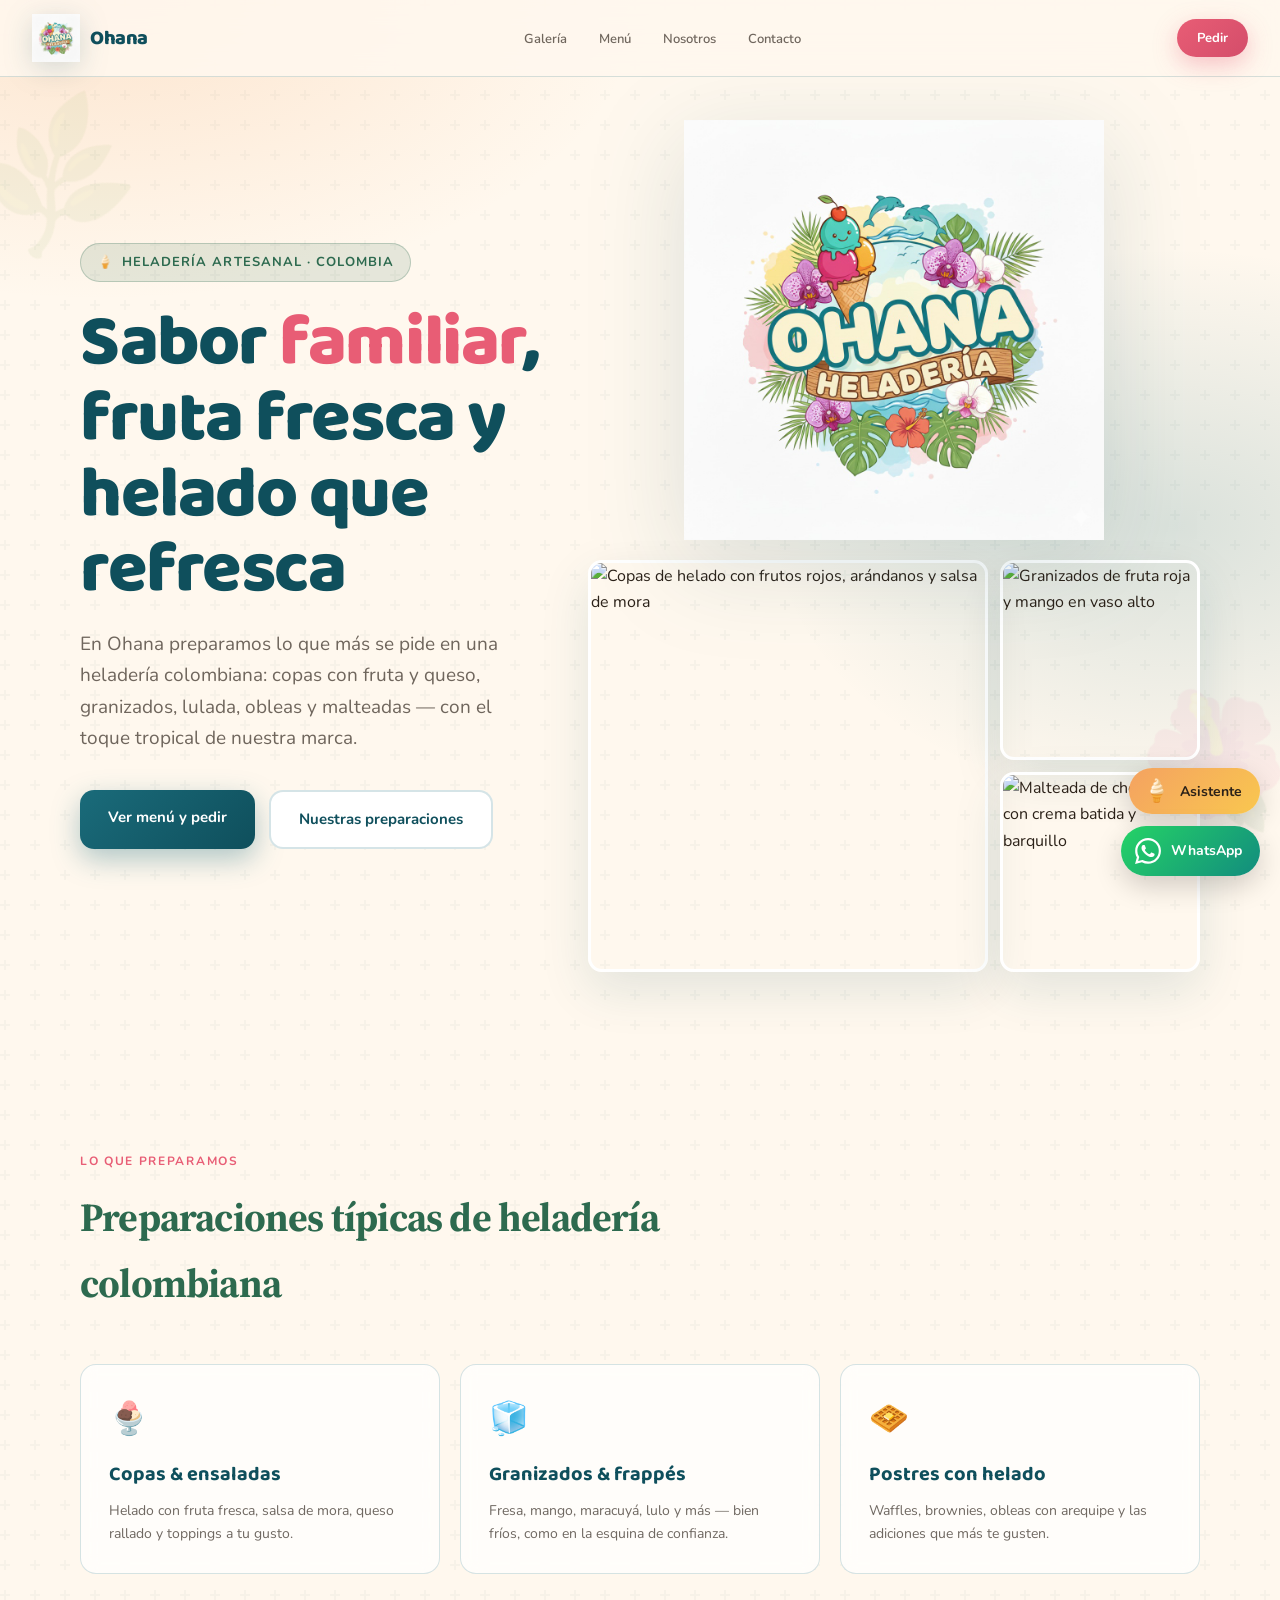
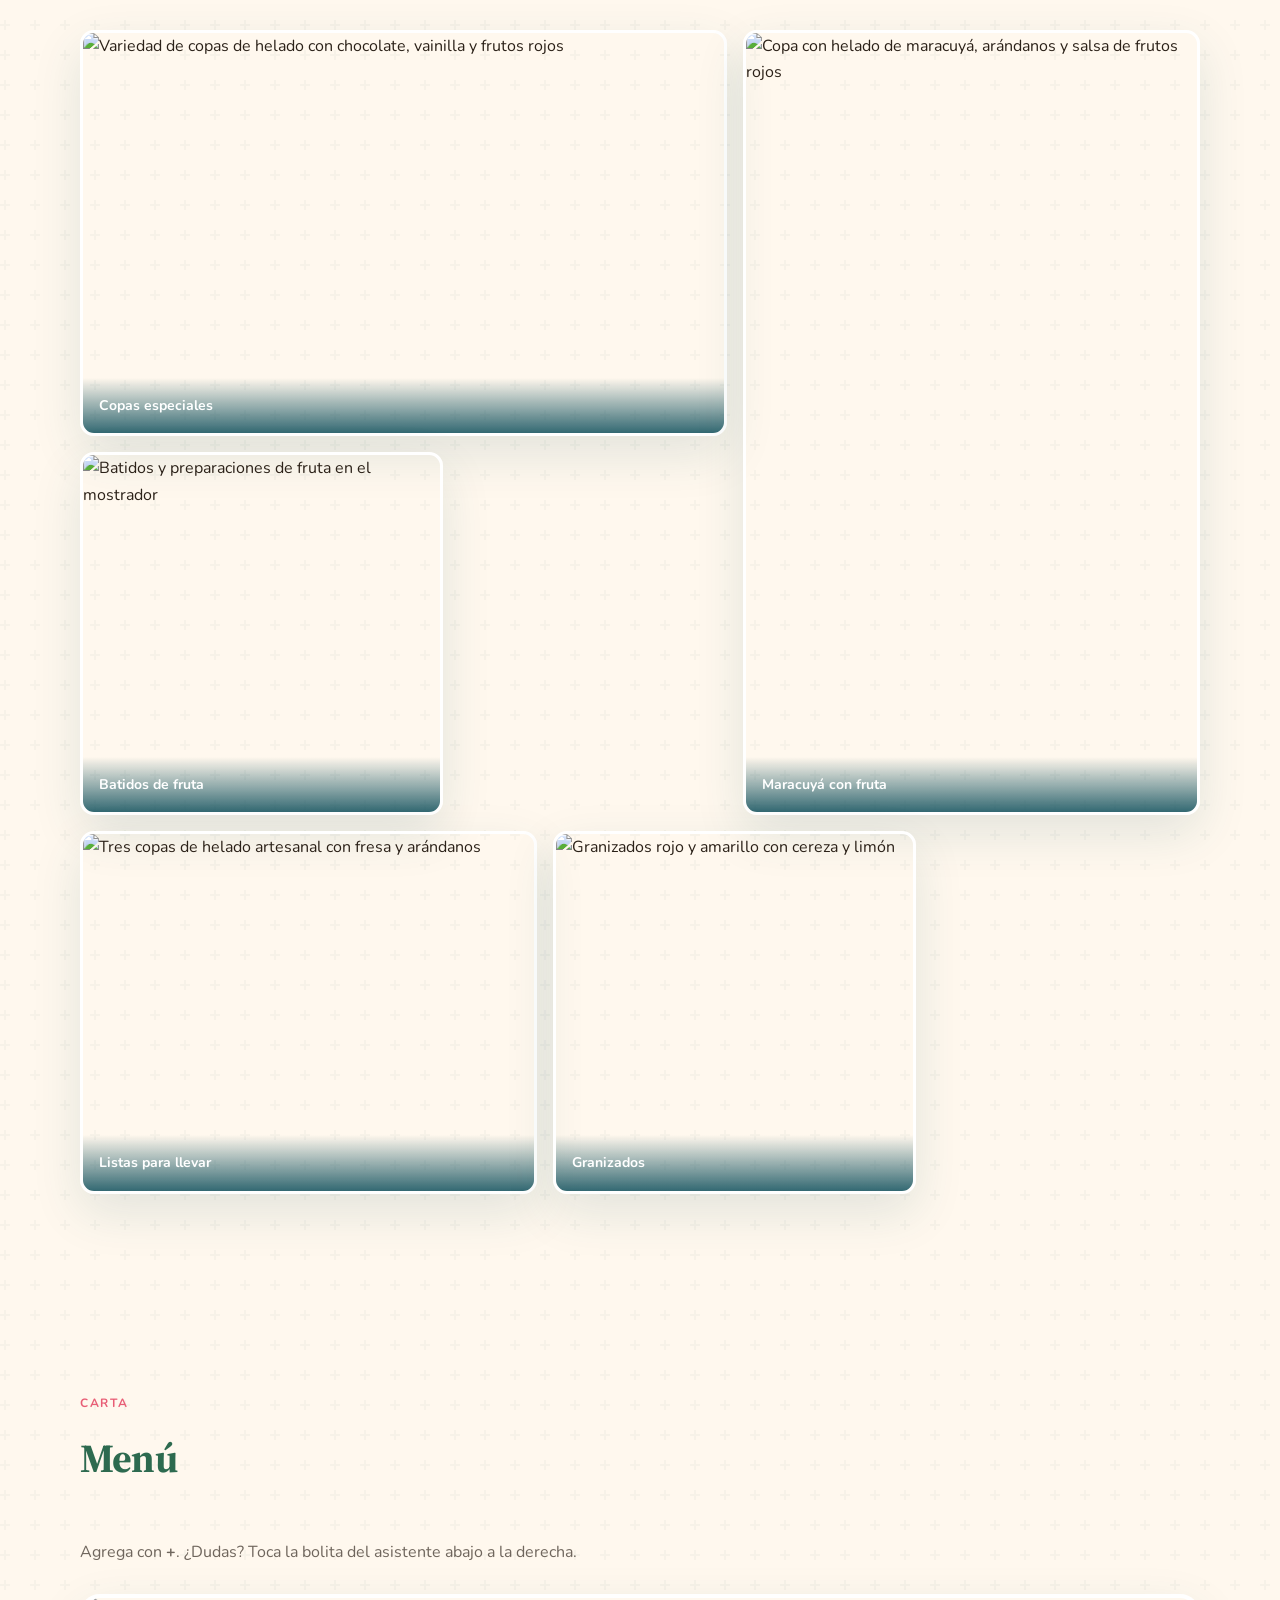
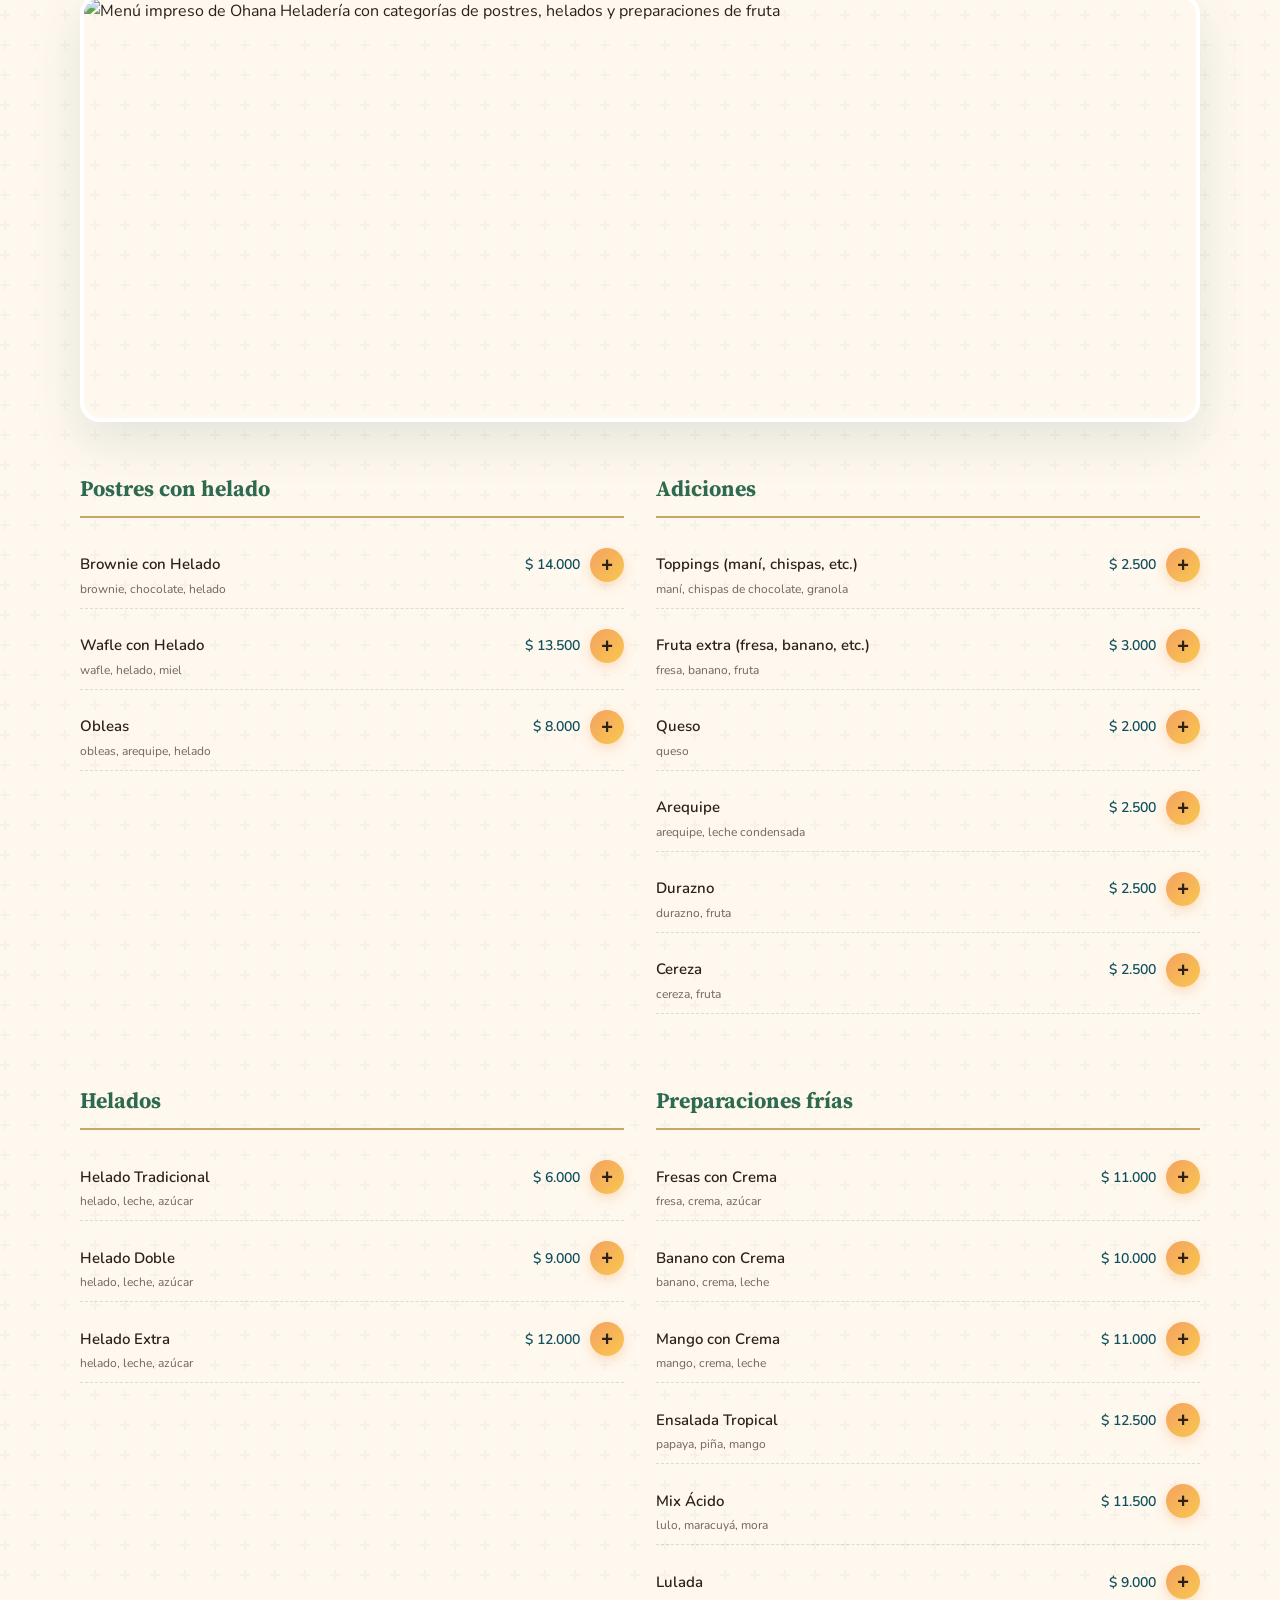
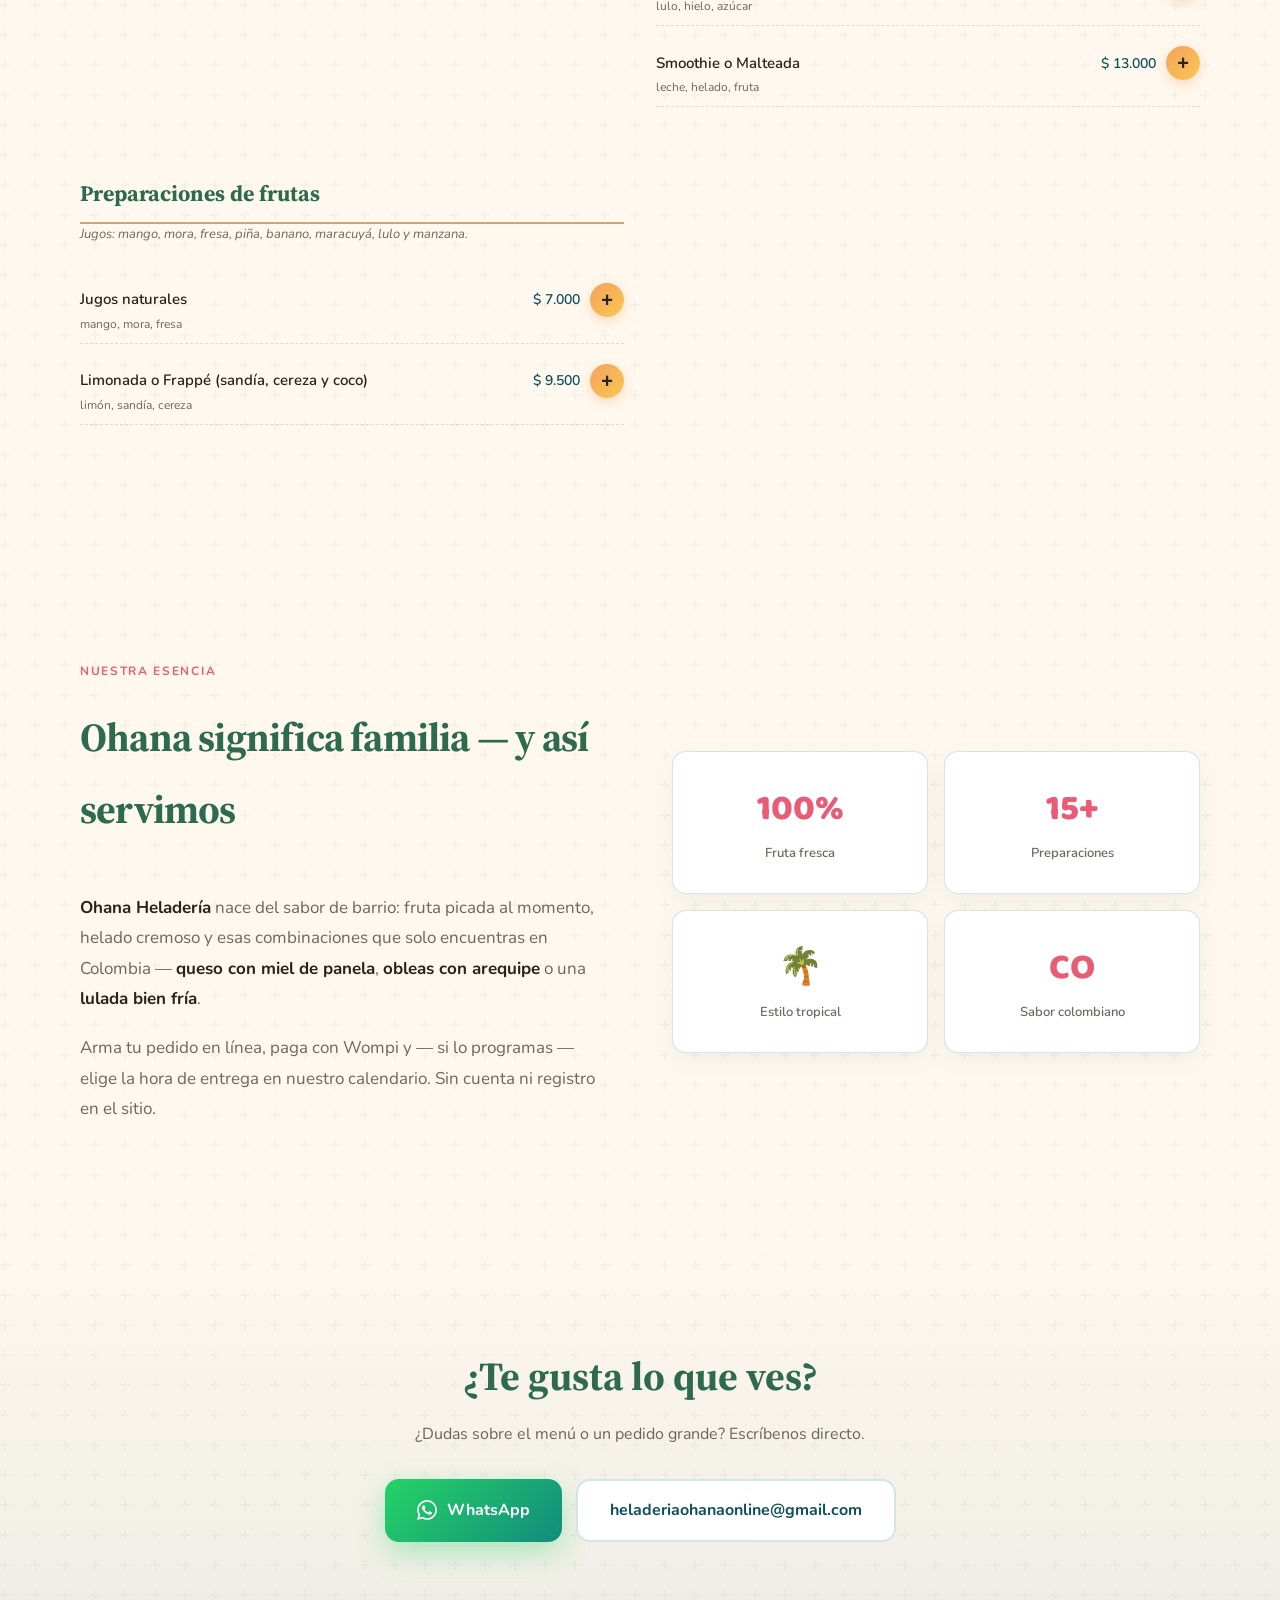
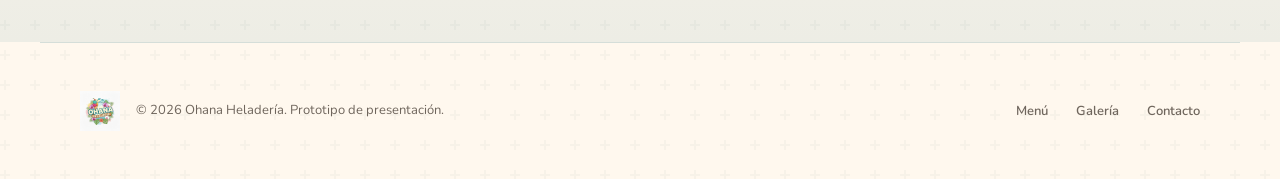
==== commit 2315d353: "Fix chat collapse: hidden CSS, mobile backdrop and sheet" ====
--- a/index.html
+++ b/index.html
@@ -248,6 +248,8 @@
     </ul>
   </footer>
 
+  <button type="button" id="chat-backdrop" class="chat-backdrop" hidden aria-label="Cerrar chat"></button>
+
   <div class="float-stack" id="float-stack">
     <div id="chat-widget" class="chat-widget" hidden aria-hidden="true" role="dialog" aria-labelledby="chat-title">
       <div class="chat-widget-head">
@@ -322,10 +324,7 @@
     </div>
   </div>
 
-  <iframe name="api-frame" id="api-frame" class="api-frame" title="API Ohana" tabindex="-1"></iframe>
-  <form id="api-form" method="POST" target="api-frame" hidden>
-    <input type="hidden" name="action" id="api-action" value="">
-    <input type="hidden" name="message" id="api-message" value="">
+  <form id="api-form" method="POST" target="_self" hidden>
     <input type="hidden" name="items" id="api-items" value="">
     <input type="hidden" name="mode" id="api-mode" value="">
   </form>
--- a/style.css
+++ b/style.css
@@ -780,6 +780,29 @@
   animation: popUp 0.2s ease;
 }
 
+.chat-widget[hidden] {
+  display: none !important;
+}
+
+.chat-backdrop {
+  position: fixed;
+  inset: 0;
+  z-index: 125;
+  border: none;
+  padding: 0;
+  background: rgba(15, 45, 52, 0.4);
+  cursor: pointer;
+  -webkit-tap-highlight-color: transparent;
+}
+
+.chat-backdrop[hidden] {
+  display: none !important;
+}
+
+body.chat-open {
+  overflow: hidden;
+}
+
 .chat-widget-body {
   flex: 1;
   min-height: 0;
@@ -849,6 +872,10 @@
   padding: 8px 12px 0;
   background: #fff;
   border-top: 1px solid var(--border);
+}
+
+.chat-chips[hidden] {
+  display: none !important;
 }
 
 .chat-compose {
@@ -968,6 +995,24 @@
     padding: 0;
     border-radius: 50%;
   }
+
+  .chat-widget:not([hidden]) {
+    position: fixed;
+    left: 12px;
+    right: 12px;
+    bottom: 88px;
+    width: auto;
+    max-width: none;
+    height: min(420px, calc(100dvh - 168px));
+    z-index: 140;
+    border-radius: 16px 16px 20px 20px;
+  }
+
+  body.chat-open .float-btn--chat {
+    opacity: 0;
+    pointer-events: none;
+    transform: scale(0.85);
+  }
 }
 
 .chat-bubble {
